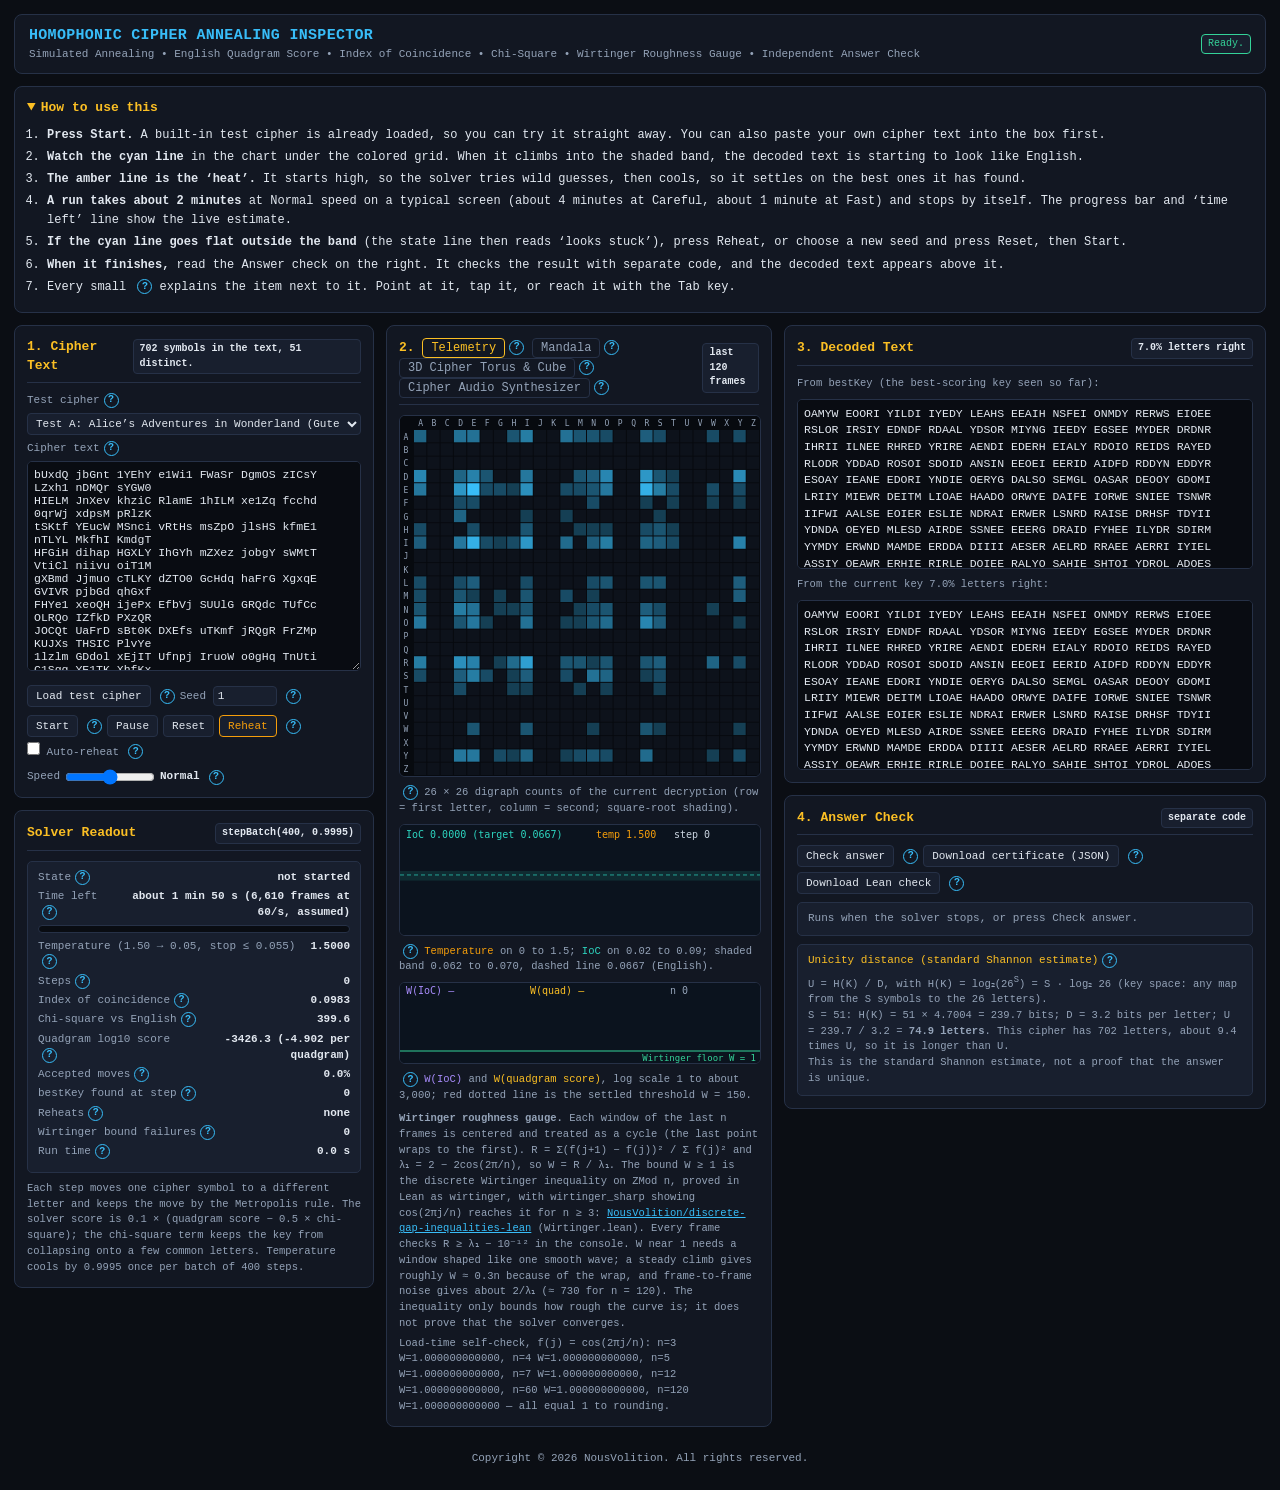
==== cipher-inspector.html @ 8de9908b "Add homophonic cipher annealing inspector page (cipher-inspector.html)" ====
<!DOCTYPE html>
<!-- Homophonic Cipher Annealing Inspector — Copyright © 2026 NousVolition. All rights reserved. -->
<!-- Single file, no outside libraries. Quadgram table built from public-domain Project Gutenberg books (see the script). -->
<html lang="en">
<head>
<meta charset="UTF-8">
<meta name="viewport" content="width=device-width, initial-scale=1.0">
<title>Homophonic Cipher Annealing Inspector</title>
<style>
  :root {
    --bg: #0b0e14; --panel: #121722; --panel-alt: #181f2e; --border: #263147;
    --text: #e2e8f0; --muted: #94a3b8; --accent: #38bdf8; --gold: #fbbf24;
    --green: #34d399; --red: #f87171; --purple: #a78bfa;
  }
  * { box-sizing: border-box; margin: 0; padding: 0; }
  body { background: var(--bg); color: var(--text);
    font-family: ui-monospace, SFMono-Regular, Menlo, Monaco, Consolas, "Liberation Mono", monospace;
    font-size: 13px; line-height: 1.45; padding: 14px; }
  header { display: flex; flex-wrap: wrap; justify-content: space-between; align-items: center; gap: 10px;
    padding: 10px 14px; background: var(--panel); border: 1px solid var(--border); border-radius: 8px; margin-bottom: 12px; }
  header h1 { font-size: 15px; font-weight: 700; color: var(--accent); letter-spacing: 0.3px; }
  header .sub { color: var(--muted); font-size: 11px; }
  .grid { display: grid; grid-template-columns: 360px 386px 1fr; gap: 12px; align-items: start; }
  @media (max-width: 1180px) { .grid { grid-template-columns: 1fr; } #mid-card.wide { grid-column: auto; } }
  .card { background: var(--panel); border: 1px solid var(--border); border-radius: 8px; padding: 12px; margin-bottom: 12px; }
  .card h2 { font-size: 13px; color: var(--gold); border-bottom: 1px solid var(--border); padding-bottom: 6px; margin-bottom: 10px;
    display: flex; justify-content: space-between; align-items: center; }
  .badge { font-size: 10px; padding: 2px 6px; border-radius: 4px; background: var(--panel-alt); border: 1px solid var(--border); color: var(--text); }
  .badge.ok { border-color: var(--green); color: var(--green); }
  textarea { width: 100%; height: 210px; background: #090c12; color: var(--text); border: 1px solid var(--border); border-radius: 5px;
    padding: 6px; font-family: inherit; font-size: 11.5px; resize: vertical; }
  select, input[type=number] { background: var(--panel-alt); color: var(--text); border: 1px solid var(--border); border-radius: 4px;
    font-family: inherit; font-size: 11px; padding: 3px 4px; }
  select { width: 100%; margin-bottom: 6px; }
  .row { display: flex; flex-wrap: wrap; gap: 5px; align-items: center; margin-top: 8px; font-size: 11px; color: var(--muted); }
  .btn-sm { cursor: pointer; background: var(--panel-alt); border: 1px solid var(--border); color: var(--text); padding: 4px 8px;
    border-radius: 4px; font-family: inherit; font-size: 11px; }
  .btn-sm:hover { border-color: var(--accent); color: var(--accent); }
  .btn-sm.hot { border-color: #f59e0b; color: #f59e0b; }
  .inspector-box { margin-top: 8px; padding: 8px 10px; background: var(--panel-alt); border: 1px solid var(--border); border-radius: 5px; font-size: 11px; }
  .kv { display: flex; justify-content: space-between; gap: 8px; margin-bottom: 3px; }
  .kv > span:first-child { color: var(--muted); }
  .kv > span:last-child { color: var(--text); font-weight: 600; text-align: right; }
  .canvas-wrap { background: #070a0f; border: 1px solid var(--border); border-radius: 6px; overflow: hidden; width: 362px; margin-bottom: 8px; }
  canvas { display: block; }
  .cap { font-size: 10.5px; color: var(--muted); margin: 2px 0 8px; }
  pre.out { white-space: pre-wrap; word-break: break-all; background: #090c12; border: 1px solid var(--border); border-radius: 5px;
    padding: 6px; font-size: 11.5px; max-height: 170px; overflow-y: auto; }
  .muted { color: var(--muted); }
  .pass { color: var(--green) !important; } .fail { color: var(--red) !important; }
  .detail { font-size: 10.5px; color: var(--muted); margin: -2px 0 5px 8px; }
  .evidence { margin-top: 8px; font-size: 11px; line-height: 1.5; }
  #reheat-note { display: none; margin-top: 6px; padding: 5px 8px; border: 1px solid #f59e0b; color: #f59e0b; border-radius: 4px; font-size: 11px; }
  .note { font-size: 10.5px; color: var(--muted); line-height: 1.5; }
  .note a { color: var(--accent); }
  .tab { cursor: pointer; background: transparent; border: 1px solid var(--border); color: var(--muted); padding: 2px 8px; border-radius: 4px; font-family: inherit; font-size: 12px; }
  .tab.on { color: var(--gold); border-color: var(--gold); }
  input[type=range] { width: 150px; vertical-align: middle; }
  #mid-card.wide { grid-column: 2 / span 2; }
  #view-torus { gap: 10px; align-items: flex-start; }
  .t-side { width: 310px; flex: 0 0 310px; background: #0d1520; border: 1px solid var(--border); border-radius: 6px; padding: 10px; font-size: 11px; }
  .t-side input[type=range] { width: 100%; accent-color: #2dd4bf; }
  .t-title { color: #2dd4bf; font-weight: 700; margin-bottom: 8px; }
  .t-lab { color: var(--muted); margin-top: 8px; display: flex; justify-content: space-between; }
  .t-lab span { color: #2dd4bf; }
  .t-btn { border-color: #2dd4bf; color: #2dd4bf; }
  .t-hint { margin-top: 10px; color: var(--muted); font-size: 10.5px; line-height: 1.5; }
  #view-synth { gap: 10px; align-items: flex-start; }
  #synth-canvas { border: 1px solid var(--border); border-radius: 6px; flex: 1 1 auto; }
  .t-side select { width: 100%; }
  #torus { border: 1px solid var(--border); border-radius: 6px; flex: 1 1 auto; max-width: 100%; }
  .help { margin-bottom: 12px; }
  .help summary { cursor: pointer; color: var(--gold); font-weight: 700; font-size: 13px; }
  .help ol { margin: 8px 0 0 20px; font-size: 12px; line-height: 1.6; }
  .help li { margin-bottom: 3px; }
  .hint-demo, .hint { display: inline-flex; align-items: center; justify-content: center; width: 15px; height: 15px; border-radius: 50%;
    border: 1px solid var(--accent); color: var(--accent); font-size: 10px; font-weight: 700; margin-left: 4px; vertical-align: middle; }
  .hint { position: relative; cursor: help; }
  .hint::before { content: '?'; }
  .hint:focus { outline: 2px solid var(--gold); outline-offset: 1px; }
  .hint .tip { display: none; position: absolute; z-index: 50; left: 50%; top: 19px; transform: translateX(-50%); width: 260px;
    background: #0d1520; color: var(--text); border: 1px solid var(--accent); border-radius: 6px; padding: 7px 9px;
    font-size: 11px; font-weight: 400; line-height: 1.45; text-align: left; white-space: normal; box-shadow: 0 6px 18px rgba(0,0,0,0.5); }
  .hint:hover .tip, .hint:focus .tip, .hint.open .tip { display: block; }
  .lab-row { display: flex; align-items: center; font-size: 11px; margin-bottom: 4px; }
  .prog { height: 8px; background: #090c12; border: 1px solid var(--border); border-radius: 4px; overflow: hidden; margin: 3px 0 6px; }
  #prog-fill { height: 100%; width: 0%; background: linear-gradient(90deg, #2dd4bf, #f59e0b); transition: width 0.2s; }
  .intro { flex-basis: 100%; font-size: 11.5px; line-height: 1.5; color: var(--text); background: var(--panel-alt); border: 1px solid var(--border);
    border-left: 3px solid #2dd4bf; border-radius: 5px; padding: 7px 10px; margin-bottom: 10px; }
  #view-torus, #view-synth { flex-wrap: wrap; }
  footer { margin-top: 4px; padding: 8px 14px; color: var(--muted); font-size: 11px; text-align: center; }
</style>
</head>
<body>
<header>
  <div>
    <h1>HOMOPHONIC CIPHER ANNEALING INSPECTOR</h1>
    <div class="sub">Simulated Annealing • English Quadgram Score • Index of Coincidence • Chi-Square • Wirtinger Roughness Gauge • Independent Answer Check</div>
  </div>
  <span class="badge ok" id="status">Loading.</span>
</header>

<details class="card help" id="help-panel">
  <summary>How to use this</summary>
  <ol>
    <li><b>Press Start.</b> A built-in test cipher is already loaded, so you can try it straight away. You can also paste your own cipher text into the box first.</li>
    <li><b>Watch the cyan line</b> in the chart under the colored grid. When it climbs into the shaded band, the decoded text is starting to look like English.</li>
    <li><b>The amber line is the &lsquo;heat&rsquo;.</b> It starts high, so the solver tries wild guesses, then cools, so it settles on the best ones it has found.</li>
    <li><b>A run takes about 2 minutes</b> at Normal speed on a typical screen (about 4 minutes at Careful, about 1 minute at Fast) and stops by itself. The progress bar and &lsquo;time left&rsquo; line show the live estimate.</li>
    <li><b>If the cyan line goes flat outside the band</b> (the state line then reads &lsquo;looks stuck&rsquo;), press Reheat, or choose a new seed and press Reset, then Start.</li>
    <li><b>When it finishes,</b> read the Answer check on the right. It checks the result with separate code, and the decoded text appears above it.</li>
    <li>Every small <span class="hint-demo">?</span> explains the item next to it. Point at it, tap it, or reach it with the Tab key.</li>
  </ol>
</details>

<div class="grid">
  <!-- PANEL 1: CIPHER AND CONTROLS -->
  <div>
    <div class="card">
      <h2><span>1. Cipher Text</span><span class="badge" id="cipher-stats">—</span></h2>
      <div class="lab-row"><span class="muted">Test cipher</span><span class="hint" data-hint="Ready-made ciphers for trying the page. The two tests were made from known English passages, so the page can show how many letters came out right."></span></div>
      <select id="test-pick"></select>
      <div class="lab-row"><span class="muted">Cipher text</span><span class="hint" data-hint="Each character that is not a space or line break counts as one cipher symbol. In a homophonic cipher, one letter can be written with several different symbols."></span></div>
      <textarea id="cipher-in" spellcheck="false" placeholder="Paste cipher text. Each character that is not a space or line break is one symbol."></textarea>
      <div class="row">
        <button class="btn-sm" id="btn-load">Load test cipher</button><span class="hint" data-hint="Puts the chosen test cipher into the box above."></span>
        <label>Seed <input type="number" id="seed" value="1" min="1" style="width:64px"></label><span class="hint" data-hint="The starting number for the random choices. The same seed repeats the same run; a different seed gives a fresh try. Press Reset after changing it."></span>
      </div>
      <div class="row">
        <button class="btn-sm" id="btn-start">Start</button><span class="hint" data-hint="Start begins or continues the run, Pause holds it, and Reset starts over from a new random key."></span>
        <button class="btn-sm" id="btn-pause">Pause</button>
        <button class="btn-sm" id="btn-reset">Reset</button>
        <button class="btn-sm hot" id="btn-reheat">Reheat</button><span class="hint" data-hint="Raises the heat back to 0.65 so the solver can shake loose from a near miss. The best key found so far is kept."></span>
        <label><input type="checkbox" id="auto-reheat"> Auto-reheat</label><span class="hint" data-hint="Reheats by itself, up to 3 times, whenever the state line reads &lsquo;looks stuck&rsquo;."></span>
      </div>
      <div class="row">
        <span>Speed</span>
        <input type="range" id="speed" min="0" max="2" step="1" value="1" style="width:90px" aria-label="Speed: Careful, Normal or Fast">
        <b id="speed-v" style="color:var(--text)">Normal</b><span class="hint" data-hint="How fast the heat drops after each batch of 400 steps (Careful 0.99975, Normal 0.9995, Fast 0.999). Fast takes about half the time of Normal and Careful about twice as long. Fast saves time. In testing, all three speeds solved about equally often, but a slower run may help on short or hard ciphers."></span>
      </div>
      <div id="reheat-note">Reheat suggested: the IoC curve has settled (W(IoC) below the line, or flat) while IoC is outside 0.060 to 0.075.</div>
    </div>
    <div class="card">
      <h2><span>Solver Readout</span><span class="badge">stepBatch(400, 0.9995)</span></h2>
      <div class="inspector-box" style="margin-top:0">
        <div class="kv"><span>State<span class="hint" data-hint="exploring: the curves still jump around a lot (W at 450 or more). settling: the curves are calming down. locked in: the IoC line is calm, inside 0.060 to 0.080, and the score has stopped rising. looks stuck: the IoC line is calm but outside that range, so Reheat or a new seed may help."></span></span><span id="kv-state">—</span></div>
        <div class="kv"><span>Time left<span class="hint" data-hint="Worked out from the current heat and the cooling speed: frames left = ln(heat &divide; 0.055) &divide; ln(1 &divide; rate), where ln is the natural logarithm, then divided by the measured screen refreshes per second. A reheat adds time back."></span></span><span id="kv-left">—</span></div>
        <div class="prog" role="progressbar" aria-label="Run progress" aria-valuemin="0" aria-valuemax="100" aria-valuenow="0" id="prog"><div id="prog-fill"></div></div>
        <div class="kv"><span>Temperature (1.50 → 0.05, stop ≤ 0.055)<span class="hint" data-hint="The &lsquo;heat&rsquo; of the search. While it is high the solver accepts many worse guesses so it can roam widely; as it cools it keeps mostly better guesses and settles. The run stops by itself at 0.055."></span></span><span id="kv-temp">—</span></div>
        <div class="kv"><span>Steps<span class="hint" data-hint="Each step tries giving one cipher symbol a different letter. The page runs 400 steps for every screen refresh."></span></span><span id="kv-step">0</span></div>
        <div class="kv"><span>Index of coincidence<span class="hint" data-hint="IoC: how often two letters picked at random from the text match. English text scores about 0.067; letters chosen fully at random score about 1/26 &asymp; 0.038."></span></span><span id="kv-ioc">—</span></div>
        <div class="kv"><span>Chi-square vs English<span class="hint" data-hint="Chi-square: one number for how far the letter counts are from usual English counts; bigger means a bigger gap. English passages of this length average about 36, and 95% score below about 57."></span></span><span id="kv-chi">—</span></div>
        <div class="kv"><span>Quadgram log10 score<span class="hint" data-hint="A quadgram is a run of four letters, such as TION. The score adds up how common each run is in English, using logarithms (powers of ten), so it is negative; closer to zero is more English-like. Per quadgram, English scores about &minus;4.13 and jumbled letters about &minus;4.90."></span></span><span id="kv-quad">—</span></div>
        <div class="kv"><span>Accepted moves<span class="hint" data-hint="The share of tried steps the solver kept."></span></span><span id="kv-acc">—</span></div>
        <div class="kv"><span>bestKey found at step<span class="hint" data-hint="The key is the table that gives each cipher symbol a letter. The best key is the highest-scoring one so far; it is never lost, even after a reheat."></span></span><span id="kv-beststep">—</span></div>
        <div class="kv"><span>Reheats<span class="hint" data-hint="When each reheat happened, and whether you pressed it or Auto-reheat did."></span></span><span id="kv-reheats">none</span></div>
        <div class="kv"><span>Wirtinger bound failures<span class="hint" data-hint="Counts any frame where the measured roughness (W, see the gauge) went below its proven lower limit of 1. It should always stay at 0; anything else would mean a mistake in the code."></span></span><span id="kv-viol">0</span></div>
        <div class="kv"><span>Run time<span class="hint" data-hint="Time spent running so far, not counting pauses."></span></span><span id="kv-time">0.0 s</span></div>
      </div>
      <div class="note" style="margin-top:8px">
        Each step moves one cipher symbol to a different letter and keeps the move by the Metropolis rule.
        The solver score is 0.1 × (quadgram score − 0.5 × chi-square); the chi-square term keeps the key from
        collapsing onto a few common letters. Temperature cools by 0.9995 once per batch of 400 steps.
      </div>
    </div>
  </div>

  <!-- PANEL 2: HEATMAP, TELEMETRY, GAUGE -->
  <div class="card" id="mid-card">
    <h2><span>2. <button class="tab on" id="tab-tele">Telemetry</button><span class="hint" data-hint="Live charts of the solver: letter pairs, heat and IoC over time, and the roughness gauge."></span> <button class="tab" id="tab-mandala">Mandala</button><span class="hint" data-hint="Draws the cipher&rsquo;s reading order as lines between symbols placed on two rings."></span> <button class="tab" id="tab-torus">3D Cipher Torus &amp; Cube</button><span class="hint" data-hint="Shows the Z340 grid wrapped on a ring-doughnut shape (a torus), with a reading path drawn as a moving beam."></span> <button class="tab" id="tab-synth">Cipher Audio Synthesizer</button><span class="hint" data-hint="Plays the Z340 reading order as notes, one symbol per note, as a listening aid."></span></span><span class="badge">last 120 frames</span></h2>
    <div id="view-tele">
    <div class="canvas-wrap"><canvas id="heatmap" width="360" height="360"></canvas></div>
    <div class="cap"><span class="hint" data-hint="A digraph is a pair of letters in a row. Each square counts how often one letter is followed by another in the current decoded text; English shows a few bright squares, such as TH and HE."></span> 26 × 26 digraph counts of the current decryption (row = first letter, column = second; square-root shading).</div>
    <div class="canvas-wrap"><canvas id="spark" width="360" height="110"></canvas></div>
    <div class="cap"><span class="hint" data-hint="The last 120 screen refreshes. Amber is the heat; cyan is the IoC. The shaded band is where English text usually sits, and the dashed line is the English average of 0.0667."></span> <span style="color:#f59e0b">Temperature</span> on 0 to 1.5; <span style="color:#2dd4bf">IoC</span> on 0.02 to 0.09; shaded band 0.062 to 0.070, dashed line 0.0667 (English).</div>
    <div class="canvas-wrap"><canvas id="gauge" width="360" height="80"></canvas></div>
    <div class="cap"><span class="hint" data-hint="Wirtinger W: a roughness number for the last stretch of each curve. A proven result says it can never go below 1 (one smooth wave); random jitter gives about 730 over 120 frames. Below 150 here means the curve has calmed down."></span> <span style="color:#a78bfa">W(IoC)</span> and <span style="color:#fbbf24">W(quadgram score)</span>, log scale 1 to about 3,000; red dotted line is the settled threshold W = 150.</div>
    <div class="note">
      <b>Wirtinger roughness gauge.</b> Each window of the last n frames is centered and treated as a cycle (the last point wraps to the first).
      R = Σ(f(j+1) − f(j))² / Σ f(j)² and λ₁ = 2 − 2cos(2π/n), so W = R / λ₁. The bound W ≥ 1 is the discrete Wirtinger inequality on ZMod n,
      proved in Lean as <code>wirtinger</code>, with <code>wirtinger_sharp</code> showing cos(2πj/n) reaches it for n ≥ 3:
      <a href="https://github.com/NousVolition/discrete-gap-inequalities-lean" target="_blank" rel="noopener">NousVolition/discrete-gap-inequalities-lean</a> (Wirtinger.lean).
      Every frame checks R ≥ λ₁ − 10⁻¹² in the console. W near 1 needs a window shaped like one smooth wave; a steady climb gives roughly W ≈ 0.3n because of the wrap,
      and frame-to-frame noise gives about 2/λ₁ (≈ 730 for n = 120). The inequality only bounds how rough the curve is; it does not prove that the solver converges.
      <div id="selftest" style="margin-top:4px"></div>
    </div>
    </div>
    <div id="view-mandala" style="display:none">
      <div class="intro"><b>What you are looking at:</b> the cipher&rsquo;s symbols placed on two rings, with one line for each pair of neighbors in the chosen reading order. <b>What it is not:</b> a decoding or a test of meaning. The pattern is a picture of the reading order only.</div>
      <div class="canvas-wrap"><canvas id="mandala" width="360" height="360"></canvas></div>
      <div class="cap" id="m-info"></div>
      <div class="inspector-box" style="margin-top:0">
        <div class="kv"><span>Grid rows × columns</span><span><input type="number" id="m-rows" min="1" value="27" style="width:52px"> × <input type="number" id="m-cols" min="1" value="26" style="width:52px"></span></div>
        <div class="kv"><span>Stride dx <b id="m-dx-v"></b></span><span><input type="range" id="m-dx" min="-12" max="12" value="1"></span></div>
        <div class="kv"><span>Stride dy <b id="m-dy-v"></b></span><span><input type="range" id="m-dy" min="-12" max="12" value="0"></span></div>
        <div class="kv"><span>Folds <b id="m-folds-v"></b></span><span><input type="range" id="m-folds" min="1" max="40" value="17"></span></div>
        <div class="kv"><span>Twist (degrees) <b id="m-twist-v"></b></span><span><input type="range" id="m-twist" min="0" max="360" value="0"></span></div>
        <div class="kv"><span>Chord opacity <b id="m-op-v"></b></span><span><input type="range" id="m-op" min="0.01" max="0.6" step="0.01" value="0.12"></span></div>
        <div class="row" style="margin-top:4px">
          <label><input type="checkbox" id="m-suk" checked> Sukhotin split</label>
          <label><input type="checkbox" id="m-spin"> Slow spin</label>
          <button class="btn-sm" id="m-preset">dx = 2, dy = 1</button>
        </div>
      </div>
      <div class="note" style="margin-top:8px">
        <b>How the view is made.</b> The cipher fills a rows × columns grid row by row, and the grid is read by the stride:
        each step moves dx columns right and dy rows down, wrapping at the edges. When the stride comes back to a cell it has
        already read (this happens when the stride and the grid size share a factor), the reading jumps to the first unread
        cell in row order, so every cell is read exactly once. Each pair of neighbors in that reading is drawn as a curved
        chord: <span style="color:#fbbf24">gold</span> when it crosses between the rings, <span style="color:#2dd4bf">cyan</span> when it stays on one ring.
        Sukhotin's vowel algorithm splits the symbols into an inner ring (likely vowels) and an outer ring (likely consonants);
        it counts neighbors only along the unrolled reading order. The split is an estimate, not an identification, and on a
        homophonic cipher it is weaker, because each letter is spread over several symbols. The reference rings and curved
        chords are a display only. Folds = 17 matches the 17 columns of the Z340 grid; folds = 30 equals the Coxeter number
        of E₈, but here that is only a display choice with no link between the cipher and E₈. The stride dx = 2, dy = 1 is
        similar to the stride used in the 2020 Z340 solve by Oranchak, Blake and Van Eycke, which read two of the cipher's
        three sections along a diagonal; it is not the same transposition. The Z340 grid in the test list is the Webtoy
        transcription from the Zodiac Killer Ciphers Wiki (cross-checked against zkdecrypto); with a 20 × 17 grid, folds = 17
        matches its width.
      </div>
    </div>
    <div id="view-torus" style="display:none">
      <div class="intro"><b>What you are looking at:</b> the 340 symbols of the Z340 cipher wrapped onto a ring-doughnut shape, so the grid&rsquo;s edges join up, with a beam tracing one reading order. <b>What it is not:</b> a solution or a proof of anything. The cube blend is a visual effect only.</div>
      <aside class="t-side">
        <div class="t-title">3D CIPHER TORUS &amp; CUBE</div>
        <div class="t-lab">Topology Morph <span id="t-morph-v"></span></div>
        <input type="range" id="t-morph" min="0" max="1" step="0.01" value="0">
        <div class="row" style="margin-top:4px"><button class="btn-sm t-btn" id="t-torus">Torus</button><button class="btn-sm t-btn" id="t-cube">Cube</button><span>visual blend only</span></div>
        <div class="t-lab">Δx <span id="t-dx-v"></span></div><input type="range" id="t-dx" min="0" max="16" value="2">
        <div class="t-lab">Δy <span id="t-dy-v"></span></div><input type="range" id="t-dy" min="0" max="19" value="1">
        <div class="t-lab">Laser Beam Length <span id="t-beam-v"></span></div><input type="range" id="t-beam" min="10" max="340" value="140">
        <div class="t-lab">Laser Speed <span id="t-speed-v"></span></div><input type="range" id="t-speed" min="0" max="5" step="0.1" value="1.5">
        <label class="t-lab" style="display:block"><input type="checkbox" id="t-spin" checked> Slow auto spin</label>
        <div class="t-hint">
          Drag to orbit, scroll to zoom. The 20 × 17 Z340 grid (Webtoy transcription, Zodiac Killer Ciphers Wiki) sits on a torus,
          R = 135, tube radius 58: the column gives the angle around the hole and the row the angle around the tube.
          A torus is the right shape for a grid that wraps on both edges. The cube is a visual blend only: a torus surface
          cannot be turned into a cube surface without tearing, because one has a hole and the other does not.
          The laser follows the stride order with the same skip-ahead reading as the mandala view, so every cell is read once.
          Δx = 2, Δy = 1 is a knight's-move step that wraps around the torus as a helix. It is similar to, but not the same as,
          the diagonal reading used in the 2020 solve (Oranchak, Blake, Van Eycke), which covered two of the three sections.
        </div>
      </aside>
      <canvas id="torus" width="560" height="470" style="cursor:grab"></canvas>
    </div>
    <div id="view-synth" style="display:none">
      <div class="intro"><b>What you are looking at and hearing:</b> the Z340 cipher read in the chosen order, one note per symbol, with the spectrum of the sound drawn around the shape. <b>What it is not:</b> evidence about what the cipher says. It is a listening aid for the reading order.</div>
      <aside class="t-side">
        <div class="t-title">CIPHER AUDIO SYNTHESIZER</div>
        <div class="row" style="margin-top:0"><button class="btn-sm t-btn" id="s-play">Play</button><button class="btn-sm t-btn" id="s-pause">Pause</button><button class="btn-sm t-btn" id="s-restart">Restart</button></div>
        <div class="t-lab">Tempo <span id="s-tempo-v"></span></div><input type="range" id="s-tempo" min="1" max="18" step="0.5" value="7.5">
        <div class="t-lab">Scale</div>
        <select id="s-scale"><option>D minor pentatonic</option><option>F Lydian</option><option>Hirajoshi on D</option><option>Whole tone</option></select>
        <div class="t-lab">Echo: delay wet level (0.34 s, feedback 0.42) <span id="s-wet-v"></span></div><input type="range" id="s-wet" min="0" max="0.85" step="0.01" value="0.3">
        <div class="t-lab">Δx <span id="s-dx-v"></span></div><input type="range" id="s-dx" min="0" max="16" value="2">
        <div class="t-lab">Δy <span id="s-dy-v"></span></div><input type="range" id="s-dy" min="0" max="19" value="1">
        <label class="t-lab" style="display:block"><input type="checkbox" id="s-spin" checked> Slow spin</label>
        <div class="inspector-box" id="s-readout"></div>
        <div class="t-hint">
          The Z340 grid (the same Webtoy transcription as the torus tab) is read in stride order, one symbol per step.
          Each symbol number picks a note of the scale between MIDI 48 and 76; symbols Sukhotin's split marks as likely
          vowels play an octave lower on a triangle wave (peak 0.16, release 0.55 s), the others as a sine pluck (peak 0.11,
          release 0.28 s). Pan follows the column: sin(2πc/17) × 0.7. The halo is the live spectrum (FFT size 128) and the
          torus swells with the bass level; the trail shows the last 95 steps. Sound starts only when Play is pressed, and
          Pause stops new notes while echoes fade. <b>The sound is a listening aid for the reading order, not evidence</b>
          about what the cipher says.
        </div>
      </aside>
      <canvas id="synth-canvas" width="560" height="470"></canvas>
    </div>
  </div>

  <!-- PANEL 3: OUTPUT AND ANSWER CHECK -->
  <div>
    <div class="card">
      <h2><span>3. Decoded Text</span><span class="badge" id="acc-best">—</span></h2>
      <div class="cap">From bestKey (the best-scoring key seen so far):</div>
      <pre class="out" id="dec-best"></pre>
      <div class="cap" style="margin-top:8px">From the current key <span id="acc-cur"></span>:</div>
      <pre class="out" id="dec-cur"></pre>
    </div>
    <div class="card">
      <h2><span>4. Answer Check</span><span class="badge">separate code</span></h2>
      <div class="row" style="margin-top:0;margin-bottom:8px">
        <button class="btn-sm" id="btn-check">Check answer</button><span class="hint" data-hint="Checks the best key with separate code instead of trusting the solver. It also runs by itself when a run ends."></span>
        <button class="btn-sm" id="btn-cert">Download certificate (JSON)</button><span class="hint" data-hint="Saves the cipher, the key and the decoded text in one file (JSON is a common plain-text data format), so anyone can check them again."></span>
        <button class="btn-sm" id="btn-lean">Download Lean check</button><span class="hint" data-hint="Saves a small file for Lean, a program that checks proofs. Lean confirms that the key turns the cipher into exactly this text."></span>
      </div>
      <div class="inspector-box" id="cert-out"></div>
      <div class="inspector-box">
        <div style="color:var(--gold);margin-bottom:4px">Unicity distance (standard Shannon estimate)<span class="hint" data-hint="Roughly how many letters a cipher needs before only one sensible answer is likely, from Claude Shannon&rsquo;s formula. A cipher longer than this is a good sign, but the estimate is not a proof."></span></div>
        <div id="unicity" class="note"></div>
      </div>
    </div>
  </div>
</div>

<footer>Copyright © 2026 NousVolition. All rights reserved.</footer>

<script>
/*
 * Homophonic Cipher Annealing Inspector
 * Copyright © 2026 NousVolition. All rights reserved.
 *
 * Quadgram table: counted from the first 90% of five public-domain Project Gutenberg
 * books (Pride and Prejudice #1342, Frankenstein #84, The Adventures of Sherlock Holmes #1661,
 * A Tale of Two Cities #98, Moby Dick #2701), letters A to Z only, 2,581,005 quadgrams in all.
 * The top 6,000 quadgrams are kept (69.8% of all quadgram occurrences), with
 * log10(count / total) rounded to steps of 0.02. The rarest kept quadgram has log10 p = -4.44;
 * every other quadgram gets the floor value below.
 */
const QUAD_FLOOR = -5.0;
const QUAD_PACKED = "-2.48:THATTHER|-2.58:NTHE|-2.64:WITH|-2.66:OFTH|-2.68:THES|-2.70:DTHEFTHEHERE|-2.72:OTHE|-2.76:TIONETHETTHE|-2.82:OULDINTHTHEM|-2.86:STHETHISIGHT|-2.88:EVEREANDANDTSAND|-2.90:HAVEINGTNDTH|-2.94:TOTHTHIN|-2.96:RTHEEDTHTHEC|-2.98:THEWHICHWHICFROMOUGH|-3.00:NGTHONTHWERE|-3.02:ATTHANDS|-3.04:VERYEDTOTHEITHEPHING|-3.06:THOUINGATANDEFORTHENTHEYATHEATIO|-3.08:DANDSOMEERTH|-3.10:HTHETHELEWAS|-3.12:TINGWHENWHATANDAANDIHATI|-3.14:UGHTTHEFMENTINGSTHEBYOUR|-3.16:BEENTHEDANCEGTHESAIDSELFTHANNESSETHAOUND|-3.18:RINGWHALABLERANDYTHEFORTTWASNINGTHEHTHETOVERORTH|-3.20:EDINANDWHEHAFOREWOULHALEINTOSTANASTH|-3.22:HANDREATKINGHATTWILLHEIR|-3.24:EREDNANDANDHLINGTIMEINGIEOFTENCEDNOTHEWAEHADHECOENTHINGH|-3.26:HESEDINGINGOTOBETHEAITHAUPONTTERYANDRETHDTHA|-3.28:EDANNDERHOUGDWITCOULTHTHMOREERINSTHAMTHEHERSKNOW|-3.30:LLTHHATHLIKESOFTEYOUIONSSIDE|-3.32:THEOTHEGHEMAHEARLONGERANNOTHENTI|-3.34:TAINNDINEREATTLEITWANHISOFHIWASAINTEITHTNGTOERESLOOKTHEE|-3.36:NTERALLTPRESOMTHUTTHHEADGAINEVENNGINLTHE|-3.38:LANDMOSTALLYSTERSWERITISLESSROMTCOMPHEST|-3.40:SHOUSUCHBEFOETHINEVEHERAINGLOMETIOUSFHISEINTTUREAGAIESOF|-3.42:METHHATSWASTHESASNOTPARTEDHISINGDINTLITTATTETTHASTRAESTHSIONVINGOURSANDMTURNBYTHRESS|-3.44:ESTOONOFEDWIDHERIONOEDBYRESTITTLHOULWELLMEANTOFTEWITIONANTHAATEDONLYHISSEWHAESSIISHEOTHIHEWH|-3.46:TERSINSTTYOUFORMBETHEARTHOSEOUNTNTOTDOWNEMANESANWHERGREADHISFTERDFORCTIOHEMOAFTEWARD|-3.48:CONSANGECOMEANDEEREIHISHBUTTEINGUNDEREADTILLINGWEBUTINESENTLABOUSFORRESEMAND|-3.50:HATWHEROTOHIEAREHADBMUCHROUGHEWOHERTHERIEMENRTHANGANISTELIGHEATHMUSTESTILLOWGHTHANDCINHISTINASTOINEDSEEMIHAVBEIN|-3.52:ERETBUTIANDFECONNGHIETTEHECASSEDTEDTAINTEREWADBEBOUTENTOHIMSGOODLLINLEASEDHEISHAENDEHALLRIEDMIGHSHEDSINTITHO|-3.54:ECOUTHROERSAERHAANDBSENTANDLATURSHIPOUSEVERTHISCMSELANDDTAKEESTRHELAENTAPASSTINTLASTSUREWASSISTHENTSTFORNIGHITHHECTIANDOHINK|-3.56:NGERGANDEWHIERENNTINREDTHETHCEOFHEPRULDNSTRETERTIRSTERSTROUNHISFNDHEHESHEDITAINSHENIENINASNOONCEDYOUCOUNRATIERTOOUTHAPPEORETEDONHOUSESSE|-3.58:ARRITENTTEREEARSDBEENDWHESTAELIZTHREEROFLIZAECOMTALLUCHASISTRNINABETHEFIANDPESSAMISSESENCAMESHEWARDSONSICONTIBLEATISSBUTTWITDHIMVERSASHE|-3.60:YINGCHANULDBSPECWASNZABESTILYOUAIZABIONTERALLLEDERSOREASPECTITHICALLINGBENTEHISWRIGHINGMESHEEHERHISPEALLHATAATINETIMHISTHENTFIRSINGFOYOUALLECHARPONTFORA|-3.62:ITHELDNOSWHINTEDONANIMSENDSORIENNEDTSPEREMORTERIYOUWNOTTURNERNEDLDBEERSEAVEBOUTOREMAMADESHERISCOHERWEHEASEVEPERSNYOUONEOFATHLACEEENTCHAPHEDETHEV|-3.64:EASTTHOSLEANATERALESGHTESERVSWITEQUEEBEEHERHHIMANTHINDEDESSOSYOUNHERLETHYOUNHEWIPLACNTLYSHALIENDNEOFMETOCOMMNFORTERAATHITRANARGEHOUTNGOFEYESNDANNCEOVEBEURSEREALHEMISTTHHISMINDITSHE|-3.66:ROOMVETHESPEASSEFACETTHITELLTONEOINTERSIUSINCTEDHELIHISBVENTINDEINGENTOFARTHSHEAOMENDFROENOTFYOUATITMANYEWORDONTDELIFOUNOUTTWHILHERFESAIOMANEWHOIWASCEANULDHREANTANCALLOESHORSELATHAENED|-3.68:HEDIWINGSHEHAWAYEWHEASONANINERTATOMEHROUERATDHAVASINREWAHILEBACKDSHEERHEHISAHIMTRANGEPARARTOHEDOALITYTHANDTOSHESAUGHEEMEGHTOAREDANDRAPTEHAPPFRIEHEHOHEGRNCEASETHNALLAKINEDATALONYTHIPTER|-3.70:REVEHAPTNINTEHIMEGRECHININGUEMEDCETHREHELIFEASTENGLETHHITHAVNCESDONEHEDAYOUTMAKETANTARTIINANISINOTHALDHANWITOUSAEACHICHIOFHEOUNGOWTHEPREANTHTTENBLETGIVEIMESETURPOSEEATEJUSTHOWESTARNWHINOTA|-3.72:[base64]|-3.74:[base64]|-3.76:SAMEEWERRABLPPEASTEDHREESTOOREDIOFITKETHHADNAVENFFERREINICANNGHEGETHRATEHELETBUTNDHIHENEOKEDELIEAINEWENTDBYTNOFTLETONNERATCHRANCECHAHERMBREAICHHHISLEARDESEASTHINERANTENFEELMYSEFALLGHTAEPRO|-3.78:[base64]|-3.80:[base64]|-3.82:[base64]|-3.84:[base64]|-3.86:[base64]|-3.88:[base64]|-3.90:[base64]|-3.92:[base64]|-3.94:[base64]|-3.96:[base64]|-3.98:[base64]|-4.00:[base64]|-4.02:[base64]|-4.04:[base64]|-4.06:[base64]|-4.08:[base64]|-4.10:[base64]|-4.12:[base64]|-4.14:[base64]|-4.16:[base64]|-4.18:[base64]|-4.20:[base64]|-4.22:[base64]|-4.24:[base64]|-4.26:[base64]|-4.28:[base64]|-4.30:[base64]|-4.32:[base64]|-4.34:[base64]|-4.36:[base64]|-4.38:[base64]|-4.40:[base64]|-4.42:[base64]|-4.44:[base64]";

/* ---------- Core: shared by the page and the headless Node tests ---------- */

// Standard English letter frequencies (percent, A to Z), the usual published
// table for large bodies of English text.
const ENGLISH_FREQ = [
  8.167, 1.492, 2.782, 4.253, 12.702, 2.228, 2.015, 6.094, 6.966, 0.153, 0.772, 4.025, 2.406,
  6.749, 7.507, 1.929, 0.095, 5.987, 6.327, 9.056, 2.758, 0.978, 2.360, 0.150, 1.974, 0.074
];
const ENGLISH_IOC = 0.0667;
// Cooling rate per batch of 400 steps for each speed setting.
const SPEEDS = { Careful: 0.99975, Normal: 0.9995, Fast: 0.999 };
const ALPHA = 'ABCDEFGHIJKLMNOPQRSTUVWXYZ';

// Small seeded random number source (mulberry32), so runs can be repeated.
function mulberry32(seed) {
  let a = seed >>> 0;
  return function () {
    a = (a + 0x6D2B79F5) >>> 0;
    let t = a;
    t = Math.imul(t ^ (t >>> 15), t | 1);
    t ^= t + Math.imul(t ^ (t >>> 7), t | 61);
    return ((t ^ (t >>> 14)) >>> 0) / 4294967296;
  };
}

// English quadgram model. The packed table is "logp:QUADQUAD...|logp:...",
// where logp is log10(count / total). Anything not in the table gets the floor.
class QuadgramModel {
  constructor(packed, floor) {
    this.floor = floor;
    this.table = new Float32Array(26 * 26 * 26 * 26).fill(floor);
    this.size = 0;
    for (const group of packed.split('|')) {
      const cut = group.indexOf(':');
      const logp = parseFloat(group.slice(0, cut));
      const quads = group.slice(cut + 1);
      for (let i = 0; i + 4 <= quads.length; i += 4) {
        const c = quads.charCodeAt(i) - 65, d = quads.charCodeAt(i + 1) - 65,
              e = quads.charCodeAt(i + 2) - 65, f = quads.charCodeAt(i + 3) - 65;
        this.table[((c * 26 + d) * 26 + e) * 26 + f] = logp;
        this.size++;
      }
    }
  }
  // Sum of log10 probabilities over every quadgram in a letter array (0 to 25).
  score(letters, n) {
    const t = this.table;
    let s = 0;
    let idx = (letters[0] * 26 + letters[1]) * 26 + letters[2];
    for (let i = 3; i < n; i++) {
      idx = (idx % 17576) * 26 + letters[i];
      s += t[idx];
    }
    return s;
  }
}

// Real measurements of a decryption: index of coincidence, chi-square against
// English letter frequencies, and the English quadgram log-probability score.
class CryptanalysisTelemetry {
  constructor(model) { this.model = model; this.counts = new Float64Array(26); }
  evaluate(letters, n) {
    const counts = this.counts;
    counts.fill(0);
    for (let i = 0; i < n; i++) counts[letters[i]]++;
    let coinc = 0, chi2 = 0;
    for (let k = 0; k < 26; k++) {
      coinc += counts[k] * (counts[k] - 1);
      const expected = n * ENGLISH_FREQ[k] / 100;
      chi2 += (counts[k] - expected) * (counts[k] - expected) / expected;
    }
    const ioc = n > 1 ? coinc / (n * (n - 1)) : 0;
    const quadScore = n >= 4 ? this.model.score(letters, n) : 0;
    return { ioc, chi2, quadScore, quadPerGram: n >= 4 ? quadScore / (n - 3) : 0 };
  }
}

// Ring buffer of the last `capacity` telemetry frames.
class TelemetryRecorder {
  constructor(capacity = 120, stepsPerFrame = 400) {
    this.capacity = capacity;
    this.stepsPerFrame = stepsPerFrame;
    this.reset();
  }
  reset() {
    this.buf = new Array(this.capacity);
    this.head = 0;   // next write slot
    this.count = 0;
    this.step = 0;
  }
  record(temp, ioc, quadScore, chi2) {
    this.step += this.stepsPerFrame;
    this.buf[this.head] = { step: this.step, temp, ioc, quadScore, chi2 };
    this.head = (this.head + 1) % this.capacity;
    if (this.count < this.capacity) this.count++;
  }
  // Frames from oldest to newest.
  frames() {
    const out = [];
    const start = (this.head - this.count + this.capacity) % this.capacity;
    for (let i = 0; i < this.count; i++) out.push(this.buf[(start + i) % this.capacity]);
    return out;
  }
  latest() { return this.count ? this.buf[(this.head - 1 + this.capacity) % this.capacity] : null; }
}

// Read cipher text: every character that is not white space is one symbol.
function parseCipher(text) {
  const symbols = [];
  const index = new Map();
  const seq = [];
  for (const ch of text) {
    if (/\s/.test(ch)) continue;
    if (!index.has(ch)) { index.set(ch, symbols.length); symbols.push(ch); }
    seq.push(index.get(ch));
  }
  return { symbols, seq: Uint16Array.from(seq) };
}

// The symbol set used for built-in test ciphers.
const SYMBOL_POOL = 'ABCDEFGHIJKLMNOPQRSTUVWXYZabcdefghijklmnopqrstuvwxyz0123456789+=#@&%$*?!<>';

// Build a homophonic cipher from English plaintext. Each letter gets at least one
// symbol; the rest are handed out by English frequency (common letters get more).
function makeHomophonicCipher(plaintext, nSymbols, rng) {
  const letters = plaintext.toUpperCase().replace(/[^A-Z]/g, '');
  const share = new Array(26).fill(1);
  let spare = nSymbols - 26;
  const want = ENGLISH_FREQ.map(f => f / 100 * nSymbols);
  while (spare > 0) {
    let best = 0, gap = -Infinity;
    for (let k = 0; k < 26; k++) { const g = want[k] - share[k]; if (g > gap) { gap = g; best = k; } }
    share[best]++; spare--;
  }
  const pool = SYMBOL_POOL.slice(0, nSymbols).split('');
  for (let i = pool.length - 1; i > 0; i--) { const j = Math.floor(rng() * (i + 1)); [pool[i], pool[j]] = [pool[j], pool[i]]; }
  const homophones = [];
  const trueKey = {};
  let p = 0;
  for (let k = 0; k < 26; k++) {
    homophones.push(pool.slice(p, p + share[k]));
    for (const s of pool.slice(p, p + share[k])) trueKey[s] = ALPHA[k];
    p += share[k];
  }
  let out = '';
  for (let i = 0; i < letters.length; i++) {
    const h = homophones[letters.charCodeAt(i) - 65];
    out += h[Math.floor(rng() * h.length)];
    if (i % 5 === 4) out += (i % 50 === 49) ? '\n' : ' ';
  }
  return { cipherText: out.trim(), plainLetters: letters, trueKey, homophones };
}

// Simulated annealing over keys that send each cipher symbol to a plaintext letter.
class AnnealingSolver {
  constructor(seq, nSymbols, model, rng, opts = {}) {
    this.seq = seq;
    this.n = seq.length;
    this.nSymbols = nSymbols;
    this.model = model;
    this.rng = rng;
    this.tempStart = opts.tempStart ?? 1.5;
    this.tempEnd = opts.tempEnd ?? 0.05;
    // Solver fitness = scoreScale · (quadgram score − chiWeight · chi-square).
    // The chi-square term stops the search from collapsing onto a few common letters.
    this.chiWeight = opts.chiWeight ?? 0.5;
    this.scoreScale = opts.scoreScale ?? 0.1;
    this.counts = new Float64Array(26);
    this.expected = ENGLISH_FREQ.map(f => f / 100 * seq.length);
    this.letters = new Uint8Array(this.n);
    // Positions of each symbol, so a reassignment only rewrites those letters.
    this.positions = Array.from({ length: nSymbols }, () => []);
    for (let i = 0; i < this.n; i++) this.positions[seq[i]].push(i);
    this.reset();
  }
  reset() {
    this.temp = this.tempStart;
    this.steps = 0;
    this.accepted = 0;
    this.key = new Uint8Array(this.nSymbols);
    // Start from a frequency-weighted random key.
    for (let s = 0; s < this.nSymbols; s++) this.key[s] = this.randomLetter();
    this.applyKey(this.key);
    this.counts.fill(0);
    for (let i = 0; i < this.n; i++) this.counts[this.letters[i]]++;
    this.score = this.fitness();
    this.bestKey = this.key.slice();
    this.bestScore = this.score;
    this.bestStep = 0;
  }
  randomLetter() {
    let r = this.rng() * 100, k = 0;
    while (k < 25 && r >= ENGLISH_FREQ[k]) { r -= ENGLISH_FREQ[k]; k++; }
    return k;
  }
  chiSquare() {
    let c = 0;
    for (let k = 0; k < 26; k++) { const d = this.counts[k] - this.expected[k]; c += d * d / this.expected[k]; }
    return c;
  }
  fitness() { return this.scoreScale * (this.model.score(this.letters, this.n) - this.chiWeight * this.chiSquare()); }
  applyKey(key) { for (let i = 0; i < this.n; i++) this.letters[i] = key[this.seq[i]]; }
  // Run n Metropolis steps, then cool the temperature once by coolRate.
  stepBatch(n, coolRate) {
    const rng = this.rng, letters = this.letters, key = this.key;
    for (let it = 0; it < n; it++) {
      const s = Math.floor(rng() * this.nSymbols);
      const old = key[s];
      let nu = Math.floor(rng() * 25);
      if (nu >= old) nu++;                       // always a different letter
      const pos = this.positions[s];
      for (let j = 0; j < pos.length; j++) letters[pos[j]] = nu;
      this.counts[old] -= pos.length; this.counts[nu] += pos.length;
      const cand = this.fitness();
      const delta = cand - this.score;
      if (delta >= 0 || rng() < Math.exp(delta / this.temp)) {
        key[s] = nu; this.score = cand; this.accepted++;
        if (cand > this.bestScore) { this.bestScore = cand; this.bestKey = key.slice(); this.bestStep = this.steps + it + 1; }
      } else {
        for (let j = 0; j < pos.length; j++) letters[pos[j]] = old;
        this.counts[old] += pos.length; this.counts[nu] -= pos.length;
      }
    }
    this.steps += n;
    this.temp = Math.max(this.tempEnd, this.temp * coolRate);
    return this.score;
  }
  // Raise the temperature again; bestKey and bestScore are kept as they are.
  reheat(temp = 0.65) { this.temp = temp; }
  decode(key) { let s = ''; for (let i = 0; i < this.n; i++) s += ALPHA[key[this.seq[i]]]; return s; }
  lettersFor(key) { const a = new Uint8Array(this.n); for (let i = 0; i < this.n; i++) a[i] = key[this.seq[i]]; return a; }
}

// Wirtinger roughness gauge, from the proved discrete Wirtinger inequality on the
// cycle ZMod n (theorem `wirtinger`, sharpness `wirtinger_sharp`, in
// NousVolition/discrete-gap-inequalities-lean, Wirtinger.lean): for f with sum 0,
//   (2 - 2cos(2π/n)) · Σ f(j)²  ≤  Σ (f(j+1) - f(j))²,  with equality for cos(2πj/n), n ≥ 3.
// The window is centered (mean removed) and treated as a cycle, so the last point
// wraps to the first. W = R / λ₁ ≥ 1 always. It bounds roughness only; it says
// nothing about whether the solver converges.
function wirtingerGauge(values) {
  const n = values.length;
  if (n < 3) return null;
  let mean = 0;
  for (const v of values) mean += v;
  mean /= n;
  let energy = 0, rough = 0, scale = 0;
  for (let j = 0; j < n; j++) {
    const f = values[j] - mean, g = values[(j + 1) % n] - mean;
    energy += f * f;
    rough += (g - f) * (g - f);
    scale = Math.max(scale, Math.abs(values[j]));
  }
  const lambda1 = 2 - 2 * Math.cos(2 * Math.PI / n);
  // "About 0": the spread is below rounding noise for numbers of this size.
  const flat = energy <= n * Math.pow(1e-9 * Math.max(scale, 1e-12), 2);
  if (flat) return { n, lambda1, R: NaN, W: NaN, flat: true };
  const R = rough / energy;
  return { n, lambda1, R, W: R / lambda1, flat: false };
}

// The sharp case: f(j) = cos(2πj/n) should give W = 1 to rounding.
function wirtingerSelfTest(ns = [3, 4, 5, 7, 12, 60, 120]) {
  return ns.map(n => {
    const f = Array.from({ length: n }, (_, j) => Math.cos(2 * Math.PI * j / n));
    const g = wirtingerGauge(f);
    return { n, W: g.W, ok: Math.abs(g.W - 1) < 1e-9 };
  });
}


// One animation frame of work: a batch of steps, a telemetry frame, the two
// Wirtinger gauges, the per-frame bound check, and the stall rule.
class RunController {
  constructor(solver, telemetry, recorder, opts = {}) {
    this.solver = solver; this.telemetry = telemetry; this.recorder = recorder;
    this.batch = opts.batch ?? 400;
    this.coolRate = opts.coolRate ?? 0.9995;
    this.stopTemp = opts.stopTemp ?? 0.055;
    this.reheatTemp = opts.reheatTemp ?? 0.65;
    this.autoReheat = opts.autoReheat ?? false;
    this.maxAutoReheats = opts.maxAutoReheats ?? 3;
    // Stall rule, chosen from the headless runs (see the report): the IoC window
    // counts as settled when it is flat or W(IoC) < wSettled, and the run counts
    // as stuck when, in addition, IoC is outside [iocLow, iocHigh].
    this.wSettled = opts.wSettled ?? 150;
    this.wExploring = opts.wExploring ?? 450;
    this.iocLow = opts.iocLow ?? 0.060;
    this.iocHigh = opts.iocHigh ?? 0.080;
    this.boundViolations = 0;
    this.autoReheats = 0;
    this.reheatLog = [];
    this.framesSinceReheat = 0;
    this.last = null;
  }
  get done() { return this.solver.temp <= this.stopTemp; }
  reheat(reason) {
    this.solver.reheat(this.reheatTemp);
    this.reheatLog.push({ step: this.solver.steps, reason });
    this.framesSinceReheat = 0;
  }
  frame() {
    const s = this.solver;
    s.stepBatch(this.batch, this.coolRate);
    const e = this.telemetry.evaluate(s.letters, s.n);
    this.recorder.record(s.temp, e.ioc, e.quadScore, e.chi2);
    this.framesSinceReheat++;
    const frames = this.recorder.frames();
    const wIoc = wirtingerGauge(frames.map(f => f.ioc));
    const wQuad = wirtingerGauge(frames.map(f => f.quadScore));
    for (const g of [wIoc, wQuad]) {
      if (g && !g.flat && !(g.R >= g.lambda1 - 1e-12)) {
        this.boundViolations++;
        if (typeof console !== 'undefined') console.assert(false, `Wirtinger bound failed: R=${g.R} < λ₁=${g.lambda1}`);
      }
    }
    const full = frames.length >= this.recorder.capacity && this.framesSinceReheat >= this.recorder.capacity;
    const settled = !!wIoc && (wIoc.flat || wIoc.W < this.wSettled);
    const offBand = e.ioc < this.iocLow || e.ioc > this.iocHigh;
    const suggest = full && settled && offBand;
    if (suggest && this.autoReheat && this.autoReheats < this.maxAutoReheats) {
      this.autoReheats++;
      this.reheat('auto');
    }
    this.last = { eval: e, wIoc, wQuad, suggest, state: this.classify(frames, wIoc, e, full, settled, offBand) };
    return this.last;
  }
  // Plain-words state, from the thresholds measured in the headless runs:
  // exploring windows had W(IoC) about 490 to 930; settled ones mostly below 300.
  classify(frames, wIoc, e, full, settled, offBand) {
    if (!full || !wIoc) return 'exploring';
    if (settled && offBand) return 'looks stuck';
    const k = Math.min(20, frames.length >> 2), per = q => q / Math.max(1, this.solver.n - 3);
    let a = 0, b = 0;
    for (let i = 0; i < k; i++) { a += frames[i].quadScore; b += frames[frames.length - 1 - i].quadScore; }
    const trend = per((b - a) / k);              // change in score per quadgram across the window
    if (settled && !offBand && Math.abs(trend) < 0.01) return 'locked in';
    if (!wIoc.flat && wIoc.W >= this.wExploring) return 'exploring';
    return 'settling';
  }
  // Frames left until the stop temperature: ln(temp / stop) / ln(1 / rate).
  framesLeft() { return Math.max(0, Math.log(this.solver.temp / this.stopTemp) / Math.log(1 / this.coolRate)); }
  framesTotal() { return Math.log(this.solver.tempStart / this.stopTemp) / Math.log(1 / this.coolRate); }
}

/* ---------- Answer check: written apart from the solver on purpose ---------- */

function exportCertificate(cipherText, symbols, key) {
  const letters = 'ABCDEFGHIJKLMNOPQRSTUVWXYZ';
  const pairs = symbols.map((sym, i) => [sym, letters[key[i]]]);
  let decoded = '';
  const map = new Map(pairs);
  for (const ch of cipherText) if (!/\s/.test(ch)) decoded += map.get(ch);
  return { format: 'homophonic-key-certificate/1', cipherText, key: pairs, decoded };
}

// Checks a certificate using only its own fields and this code.
function checkCertificate(cert) {
  const checks = [];
  const symbolsInCipher = [];
  const seen = new Set();
  for (const ch of String(cert.cipherText)) {
    if (ch === ' ' || ch === '\n' || ch === '\r' || ch === '\t') continue;
    symbolsInCipher.push(ch);
    seen.add(ch);
  }
  const pairs = Array.isArray(cert.key) ? cert.key : [];
  const table = {};
  let duplicate = null, badLetter = null;
  for (const p of pairs) {
    const sym = p[0], letter = p[1];
    if (Object.prototype.hasOwnProperty.call(table, sym) && table[sym] !== letter) duplicate = sym;
    if (Object.prototype.hasOwnProperty.call(table, sym)) duplicate = duplicate || sym;
    table[sym] = letter;
    if (typeof letter !== 'string' || letter.length !== 1 || letter < 'A' || letter > 'Z') badLetter = sym;
  }
  const missing = [...seen].filter(sym => !Object.prototype.hasOwnProperty.call(table, sym));
  checks.push({ name: 'Every cipher symbol has a key entry', pass: missing.length === 0,
    detail: missing.length ? `missing: ${missing.join(' ')}` : `${seen.size} symbols, all present` });
  checks.push({ name: 'Each symbol maps to exactly one letter', pass: duplicate === null && badLetter === null,
    detail: duplicate !== null ? `symbol ${duplicate} listed twice` : badLetter !== null ? `symbol ${badLetter} has no single A to Z letter` : `${pairs.length} entries, one letter each` });
  let redo = '';
  for (const sym of symbolsInCipher) redo += Object.prototype.hasOwnProperty.call(table, sym) ? table[sym] : '?';
  checks.push({ name: 'Lengths agree', pass: redo.length === String(cert.decoded).length,
    detail: `${redo.length} cipher symbols, ${String(cert.decoded).length} decoded letters` });
  let firstDiff = -1;
  const d = String(cert.decoded);
  for (let i = 0; i < Math.max(redo.length, d.length); i++) if (redo[i] !== d[i]) { firstDiff = i; break; }
  checks.push({ name: 'Re-decoding gives the decoded text exactly', pass: firstDiff === -1,
    detail: firstDiff === -1 ? 'identical' : `first difference at position ${firstDiff}` });
  return { pass: checks.every(c => c.pass), checks };
}

// Shannon unicity distance U = H(K) / D, with key space 26^S (any map from S symbols to letters).
function unicityDistance(S, D = 3.2) {
  const HK = S * Math.log2(26);
  return { S, HK, D, U: HK / D };
}

// A small Lean 4 file, core Lean only, that restates the decoding as a theorem.
function leanCertificate(cert, tactic = 'decide') {
  const symIndex = new Map();
  cert.key.forEach((p, i) => symIndex.set(p[0], i));
  const cipher = [];
  for (const ch of cert.cipherText) if (!/\s/.test(ch)) cipher.push(symIndex.get(ch));
  const key = cert.key.map(p => p[1].charCodeAt(0) - 65);
  const plain = [...cert.decoded].map(c => c.charCodeAt(0) - 65);
  const list = a => '[' + a.join(', ') + ']';
  const symbolsLine = cert.key.map((p, i) => `${i}=${p[0]}`).join(' ');
  return `/-
Homophonic cipher key check.
Symbols are numbered by first appearance in the cipher text: ${symbolsLine}
Letters are numbered A = 0, ..., Z = 25.
Cipher length: ${cipher.length}. Key size: ${key.length}.
Copyright © 2026 NousVolition. All rights reserved.
-/

set_option maxRecDepth 20000

/-- The cipher text as symbol numbers. -/
def cipher : List Nat := ${list(cipher)}

/-- The key: entry i is the letter for symbol i. -/
def key : List Nat := ${list(key)}

/-- The expected plaintext as letter numbers. -/
def plaintext : List Nat := ${list(plain)}

/-- Decode each symbol by looking it up in the key (26 marks a missing entry). -/
def decode (k c : List Nat) : List Nat := c.map (fun s => k.getD s 26)

theorem key_letters : key.all (fun x => decide (x < 26)) = true := by ${tactic}

theorem decodes : decode key cipher = plaintext := by ${tactic}
`;
}


/* ---------- Mandala view helpers ---------- */

// Read a rows × cols grid (filled row by row from the cipher) by the stride (dx, dy).
// When the stride comes back to a visited cell early (gcd of stride and grid size
// above 1), jump ahead to the first unvisited cell in row order, so every cell is
// visited exactly once. Returns the visit order as cell numbers r * cols + c.
function strideOrder(rows, cols, dx, dy) {
  const visited = new Set();
  const order = [];
  let r = 0, c = 0, scan = 0;
  const total = rows * cols;
  while (order.length < total) {
    if (visited.has(`${r},${c}`)) {
      while (visited.has(`${Math.floor(scan / cols)},${scan % cols}`)) scan++;
      r = Math.floor(scan / cols); c = scan % cols;
    }
    visited.add(`${r},${c}`);
    order.push(r * cols + c);
    r = ((r + dy) % rows + rows) % rows;
    c = ((c + dx) % cols + cols) % cols;
  }
  return order;
}

// The symbol stream in stride order; cells past the end of the cipher are skipped.
function unrollStream(seq, rows, cols, dx, dy) {
  const out = [];
  for (const cell of sharedStride(rows, cols, dx, dy)) if (cell < seq.length) out.push(seq[cell]);
  return out;
}

// Sukhotin's vowel algorithm. Adjacency is counted only between neighbors in the
// given stream (the unrolled reading order). Returns true for symbols it marks as
// likely vowels. It is an estimate, and weaker on homophonic ciphers.
function sukhotin(stream, nSymbols) {
  const adj = Array.from({ length: nSymbols }, () => new Float64Array(nSymbols));
  for (let i = 0; i + 1 < stream.length; i++) {
    const a = stream[i], b = stream[i + 1];
    if (a !== b) { adj[a][b]++; adj[b][a]++; }
  }
  const sum = adj.map(row => row.reduce((x, y) => x + y, 0));
  const vowel = new Array(nSymbols).fill(false);
  for (;;) {
    let best = -1, bestSum = 0;
    for (let k = 0; k < nSymbols; k++) if (!vowel[k] && sum[k] > bestSum) { bestSum = sum[k]; best = k; }
    if (best < 0) break;
    vowel[best] = true;
    for (let k = 0; k < nSymbols; k++) if (!vowel[k]) sum[k] -= 2 * adj[k][best];
  }
  return vowel;
}


// Shared caches, so every tab uses one stride order and one Sukhotin result per setting.
// The stride is worked out again only when rows, cols, dx or dy change.
const STRIDE_CACHE = new Map();
function sharedStride(rows, cols, dx, dy) {
  const key = `${rows},${cols},${dx},${dy}`;
  if (!STRIDE_CACHE.has(key)) {
    if (STRIDE_CACHE.size > 64) STRIDE_CACHE.clear();
    STRIDE_CACHE.set(key, strideOrder(rows, cols, dx, dy));
  }
  return STRIDE_CACHE.get(key);
}
const SUKHOTIN_CACHE = new WeakMap();
function sharedSukhotin(seq, nSymbols, rows, cols, dx, dy) {
  if (!SUKHOTIN_CACHE.has(seq)) SUKHOTIN_CACHE.set(seq, new Map());
  const m = SUKHOTIN_CACHE.get(seq), key = `${nSymbols},${rows},${cols},${dx},${dy}`;
  if (!m.has(key)) m.set(key, sukhotin(unrollStream(seq, rows, cols, dx, dy), nSymbols));
  return m.get(key);
}

/* ---------- Synthesizer helpers (pure, so they can be tested in Node) ---------- */

// Each scale: a root pitch class and its intervals in semitones, laid out over MIDI 48 to 76.
const SYNTH_SCALES = {
  'D minor pentatonic': { root: 2, intervals: [0, 3, 5, 7, 10] },   // D F G A C
  'F Lydian': { root: 5, intervals: [0, 2, 4, 6, 7, 9, 11] },        // F G A B C D E
  'Hirajoshi on D': { root: 2, intervals: [0, 2, 3, 7, 8] },         // D E F A Bb
  'Whole tone': { root: 0, intervals: [0, 2, 4, 6, 8, 10] }          // MIDI 48, 50, ..., 76
};
function scaleNotes(name, lo = 48, hi = 76) {
  const sc = SYNTH_SCALES[name], out = [];
  for (let m = lo; m <= hi; m++) if (sc.intervals.includes(((m - sc.root) % 12 + 12) % 12)) out.push(m);
  return out;
}
function midiToHz(m) { return 440 * Math.pow(2, (m - 69) / 12); }
// Symbol number k picks a scale note; likely vowels sound an octave lower.
function noteForSymbol(k, isVowel, notes) { return notes[k % notes.length] - (isVowel ? 12 : 0); }
function panForColumn(c, cols = 17) { return Math.sin(2 * Math.PI * c / cols) * 0.7; }
const SYNTH_VOICES = {
  vowel: { wave: 'triangle', peak: 0.16, release: 0.55 },
  other: { wave: 'sine', peak: 0.11, release: 0.28 }
};

if (typeof module !== 'undefined') {
  module.exports = { SPEEDS, ENGLISH_FREQ, ENGLISH_IOC, ALPHA, mulberry32, QuadgramModel, CryptanalysisTelemetry,
    TelemetryRecorder, parseCipher, makeHomophonicCipher, AnnealingSolver, wirtingerGauge, wirtingerSelfTest,
    RunController, strideOrder, sharedStride, sharedSukhotin, SYNTH_SCALES, scaleNotes, midiToHz, noteForSymbol, panForColumn, SYNTH_VOICES, STRIDE_CACHE, unrollStream, sukhotin, exportCertificate, checkCertificate, unicityDistance, leanCertificate };
}


/* ---------- Page wiring (runs only in a browser) ---------- */

// Built-in test passages, public domain, from Project Gutenberg. Neither book is
// part of the quadgram corpus, so the test is not scored on text the table has seen.
const TEST_PASSAGES = [
  { label: 'Test A: Alice\u2019s Adventures in Wonderland (Gutenberg #11)', seed: 7, text: "Alice was beginning to get very tired of sitting by her sister on the bank, and of having nothing to do: once or twice she had peeped into the book her sister was reading, but it had no pictures or conversations in it, \"and what is the use of a book,\" thought Alice \"without pictures or conversations?\" So she was considering in her own mind (as well as she could, for the hot day made her feel very sleepy and stupid), whether the pleasure of making a daisy-chain would be worth the trouble of getting up and picking the daisies, when suddenly a White Rabbit with pink eyes ran close by her. There was nothing so very remarkable in that; nor did Alice think it so very much out of the way to hear the Rabbit say to itself, \"Oh dear! Oh dear! I shall be late!\" (when she thought it over afterwards, it occurred to her that she ought to have wondered at this, but at the time it all seemed quite natural);" },
  { label: 'Test B: The Adventures of Tom Sawyer (Gutenberg #74)', seed: 14, text: "Saturday morning was come, and all the summer world was bright and fresh, and brimming with life. There was a song in every heart; and if the heart was young the music issued at the lips. There was cheer in every face and a spring in every step. The locust-trees were in bloom and the fragrance of the blossoms filled the air. Cardiff Hill, beyond the village and above it, was green with vegetation and it lay just far enough away to seem a Delectable Land, dreamy, reposeful, and inviting. Tom appeared on the sidewalk with a bucket of whitewash and a long-handled brush. He surveyed the fence, and all gladness left him and a deep melancholy settled down upon his spirit. Thirty yards of board fence nine feet high. Life to him seemed hollow, and existence but a burden. Sighing, he dipped his brush and passed it along the topmost plank; repeated the operation; did it again; compared the insignificant whitewashed streak with the far-reaching continent of unwhitewashed fence, and sat down on a tree-box discouraged." }
];
const TEST_SYMBOLS = 54;

// Held-out English reference for the quadgram score per quadgram, from the last 10%
// of each corpus book (kept out of the table): 409 windows of 700 letters.
const ENGLISH_QUAD_REF = { mean: -4.128, sd: 0.065, p05: -4.238, p95: -4.023, windows: 409, letters: 700 };
// The same windows had IoC 0.0657 on average (5% to 95%: 0.0615 to 0.0701) and chi-square 35.9 (95%: 57.2).
const ENGLISH_CHI2_P95 = 57.2;
const LEAN_TACTIC = 'decide';

const QUAD_MODEL = new QuadgramModel(QUAD_PACKED, QUAD_FLOOR);

/* ---------- CipherMandalaRenderer: a display of the symbol stream ---------- */
class CipherMandalaRenderer {
  constructor(canvas) { this.canvas = canvas; this.ctx = canvas.getContext('2d'); this.spinAngle = 0; }
  // opts: { seq, nSymbols, rows, cols, dx, dy, folds, twist, opacity, useSukhotin }
  draw(o) {
    const ctx = this.ctx, W = this.canvas.width, H = this.canvas.height, cx = W / 2, cy = H / 2;
    ctx.globalCompositeOperation = 'source-over';
    ctx.fillStyle = '#080d14'; ctx.fillRect(0, 0, W, H);
    if (!o.seq || o.seq.length < 2) return null;
    const stream = unrollStream(o.seq, o.rows, o.cols, o.dx, o.dy);
    const vowel = o.useSukhotin ? sharedSukhotin(o.seq, o.nSymbols, o.rows, o.cols, o.dx, o.dy) : new Array(o.nSymbols).fill(false);
    // Order each ring by symbol count so the layout does not depend on symbol names.
    const count = new Array(o.nSymbols).fill(0); for (const s of stream) count[s]++;
    const byCount = [...Array(o.nSymbols).keys()].filter(k => count[k] > 0).sort((a, b) => count[b] - count[a]);
    const inner = byCount.filter(k => vowel[k]), outer = byCount.filter(k => !vowel[k]);
    const R = Math.min(W, H) * 0.43, pos = new Array(o.nSymbols);
    const place = (list, radius, offset) => list.forEach((k, j) => {
      const th = offset + this.spinAngle + 2 * Math.PI * j / list.length;
      const r = radius * (1 + 0.06 * Math.cos(o.folds * th));     // N-fold wave on the ring
      pos[k] = { x: cx + r * Math.cos(th), y: cy + r * Math.sin(th), ring: vowel[k] ? 0 : 1 };
    });
    place(outer, R, -Math.PI / 2);
    place(inner, R * 0.48, -Math.PI / 2 + o.twist * Math.PI / 180);
    // Reference rings: N-fold outlines at both radii (decoration only).
    ctx.strokeStyle = 'rgba(148, 163, 184, 0.18)'; ctx.lineWidth = 1;
    for (const rad of (inner.length ? [R, R * 0.48] : [R])) {
      ctx.beginPath();
      for (let t = 0; t <= 360; t++) {
        const th = this.spinAngle + 2 * Math.PI * t / 360, r = rad * (1 + 0.06 * Math.cos(o.folds * th));
        const x = cx + r * Math.cos(th), y = cy + r * Math.sin(th);
        if (t) ctx.lineTo(x, y); else ctx.moveTo(x, y);
      }
      ctx.stroke();
    }
    ctx.globalCompositeOperation = 'lighter';
    ctx.lineWidth = 1;
    let crossing = 0, within = 0;
    for (let i = 0; i + 1 < stream.length; i++) {
      const a = pos[stream[i]], b = pos[stream[i + 1]];
      if (!a || !b || a === b) continue;
      const cross = a.ring !== b.ring;
      if (cross) crossing++; else within++;
      ctx.strokeStyle = cross ? `rgba(251, 191, 36, ${o.opacity})` : `rgba(45, 212, 191, ${o.opacity})`;
      // Curved chord: bend the control point toward the center.
      const mx = (a.x + b.x) / 2, my = (a.y + b.y) / 2;
      ctx.beginPath(); ctx.moveTo(a.x, a.y);
      ctx.quadraticCurveTo(cx + (mx - cx) * 0.35, cy + (my - cy) * 0.35, b.x, b.y);
      ctx.stroke();
    }
    ctx.globalCompositeOperation = 'source-over';
    ctx.font = '9px ui-monospace, Menlo, Consolas, monospace'; ctx.textAlign = 'center';
    for (const k of byCount) { const p = pos[k]; ctx.fillStyle = p.ring ? '#cbd5e1' : '#fbbf24'; ctx.fillText(o.symbols[k], p.x, p.y + 3); }
    ctx.textAlign = 'left'; ctx.fillStyle = '#94a3b8'; ctx.font = '10px ui-monospace, Menlo, Consolas, monospace';
    ctx.fillText(`${o.rows}×${o.cols} dx ${o.dx} dy ${o.dy} folds ${o.folds}`, 6, 12);
    if (o.useSukhotin) {
      ctx.fillStyle = '#fbbf24'; ctx.fillText(`inner: likely vowels (${inner.length})`, 6, H - 18);
      ctx.fillStyle = '#cbd5e1'; ctx.fillText(`outer: likely consonants (${outer.length})`, 6, H - 6);
    }
    return { streamLength: stream.length, inner: inner.length, outer: outer.length, crossing, within };
  }
}


/* ---------- 3D Cipher Torus & Cube (hand-made projection on a 2D canvas) ---------- */

// Z340 in the Webtoy ASCII transcription, 20 rows of 17 symbols. Source: Zodiac Killer
// Ciphers Wiki, "Webtoy's transcription scheme" (David Oranchak). Cross-checked symbol by
// symbol (as a one-to-one relabelling) against zkdecrypto's 340.zodiac.unsolved.txt.
const Z340_GRID = [
  "HER>pl^VPk|1LTG2d", "Np+B(#O%DWY.<*Kf)", "By:cM+UZGW()L#zHJ", "Spp7^l8*V3pO++RK2",
  "_9M+ztjd|5FP+&4k/", "p8R^FlO-*dCkF>2D(", "#5+Kq%;2UcXGV.zL|", "(G2Jfj#O+_NYz+@L9",
  "d<M+b+ZR2FBcyA64K", "-zlUV+^J+Op7<FBy-", "U+R/5tE|DYBpbTMKO", "2<clRJ|*5T4M.+&BF",
  "z69Sy#+N|5FBc(;8R", "lGFN^f524b.cV4t++", "yBX1*:49CE>VUZ5-+", "|c.3zBK(Op^.fMqG2",
  "RcT+L16C<+FlWB|)L", "++)WCzWcPOSHT/()p", "|FkdW<7tB_YOB*-Cc", ">MDHNpkSzZO8A|K;+"
];

class CipherTorusRenderer {
  constructor(canvas, grid) {
    this.canvas = canvas; this.ctx = canvas.getContext('2d'); this.grid = grid;
    this.rows = grid.length; this.cols = grid[0].length;
    this.yaw = 0.6; this.pitch = 0.9; this.zoom = 1; this.head = 0;
    this.R = 135; this.r = 58;
  }
  // Torus point for a cell: the column gives u, the row gives v.
  torusPoint(row, col) {
    const u = 2 * Math.PI * col / this.cols, v = 2 * Math.PI * row / this.rows;
    const w = this.R + this.r * Math.cos(v);
    return [w * Math.cos(u), w * Math.sin(u), this.r * Math.sin(v)];
  }
  // Push the torus point out along its direction to the surface of a cube.
  cubePoint(p) {
    const s = 120, m = Math.max(Math.abs(p[0]), Math.abs(p[1]), Math.abs(p[2])) || 1;
    return [p[0] * s / m, p[1] * s / m, p[2] * s / m];
  }
  point(row, col, morph) {
    const t = this.torusPoint(row, col), c = this.cubePoint(t);
    return [t[0] + (c[0] - t[0]) * morph, t[1] + (c[1] - t[1]) * morph, t[2] + (c[2] - t[2]) * morph];
  }
  project(p) {
    const cy = Math.cos(this.yaw), sy = Math.sin(this.yaw), cp = Math.cos(this.pitch), sp = Math.sin(this.pitch);
    const x1 = p[0] * cy - p[1] * sy, y1 = p[0] * sy + p[1] * cy;
    const y2 = y1 * cp - p[2] * sp, z2 = y1 * sp + p[2] * cp;
    const f = 700, k = f / (f + z2) * this.zoom * (this.pulse || 1);
    return { x: this.canvas.width / 2 + x1 * k, y: this.canvas.height / 2 + y2 * k, z: z2, k };
  }
  draw(o) {
    const ctx = this.ctx, W = this.canvas.width, H = this.canvas.height;
    ctx.fillStyle = '#080d14'; ctx.fillRect(0, 0, W, H);
    const pts = [];
    for (let r = 0; r < this.rows; r++) for (let c = 0; c < this.cols; c++) {
      const q = this.project(this.point(r, c, o.morph));
      pts.push({ r, c, ch: this.grid[r][c], ...q });
    }
    const zs = pts.map(p => p.z), zmin = Math.min(...zs), zmax = Math.max(...zs);
    const fade = z => 0.25 + 0.75 * (zmax - z) / Math.max(1e-9, zmax - zmin);
    // Laser along the stride order, same skip-ahead reading as the mandala view.
    const order = sharedStride(this.rows, this.cols, o.dx, o.dy);
    const n = order.length, len = Math.min(o.beam, n - 1);
    const headIdx = (o.head !== undefined ? o.head : Math.floor(this.head)) % n;
    ctx.lineCap = 'round';
    for (let s = len; s >= 1; s--) {
      const a = pts[order[(headIdx - s + n) % n]], b = pts[order[(headIdx - s + 1 + n) % n]];
      const gold = s <= 6;
      const alpha = gold ? 0.95 : 0.85 * (1 - s / (len + 1));
      ctx.strokeStyle = gold ? `rgba(251, 191, 36, ${alpha.toFixed(3)})` : `rgba(45, 212, 191, ${alpha.toFixed(3)})`;
      ctx.lineWidth = gold ? 2.4 : 1.4;
      ctx.beginPath(); ctx.moveTo(a.x, a.y); ctx.lineTo(b.x, b.y); ctx.stroke();
    }
    // Symbols, far to near.
    pts.sort((a, b) => b.z - a.z);
    ctx.textAlign = 'center'; ctx.textBaseline = 'middle';
    for (const p of pts) {
      const al = fade(p.z);
      ctx.font = `${Math.max(7, 11 * p.k).toFixed(1)}px ui-monospace, Menlo, Consolas, monospace`;
      ctx.fillStyle = `rgba(226, 232, 240, ${al.toFixed(3)})`;
      ctx.fillText(p.ch, p.x, p.y);
    }
    const hp = this.project(this.point(Math.floor(order[headIdx] / this.cols), order[headIdx] % this.cols, o.morph));
    ctx.fillStyle = '#fbbf24'; ctx.beginPath(); ctx.arc(hp.x, hp.y, 4.5, 0, 2 * Math.PI); ctx.fill();
    ctx.textAlign = 'left'; ctx.textBaseline = 'alphabetic'; ctx.font = '10px ui-monospace, Menlo, Consolas, monospace';
    if (o.labels === false) return { orderLength: n, headIdx, cell: order[headIdx] };
    ctx.fillStyle = '#2dd4bf'; ctx.fillText(`MORPH (${Math.round(o.morph * 100)}%)  visual blend only`, 8, 14);
    ctx.fillStyle = '#94a3b8'; ctx.fillText(`Δx ${o.dx}  Δy ${o.dy}  cell ${headIdx + 1}/${n}`, 8, 28);
    return { orderLength: n, unique: new Set(order).size };
  }
}


/* ---------- Cipher Audio Synthesizer: a listening aid for the reading order ---------- */
// Steps through the Z340 grid in stride order and plays one note per symbol. The sound
// is a way to hear the reading order; it is not evidence about the cipher's content.
class CipherSynth {
  constructor() { this.ac = null; }
  // Called only from a click, so audio never starts by itself.
  ensure() {
    if (this.ac) { if (this.ac.state === 'suspended') this.ac.resume(); return; }
    const AC = window.AudioContext || window.webkitAudioContext;
    const ac = this.ac = new AC();
    this.master = ac.createGain(); this.master.gain.value = 0.8;
    this.analyser = ac.createAnalyser(); this.analyser.fftSize = 128;
    this.bins = new Uint8Array(this.analyser.frequencyBinCount);
    this.bus = ac.createGain();
    this.delay = ac.createDelay(1.0); this.delay.delayTime.value = 0.34;
    this.feedback = ac.createGain(); this.feedback.gain.value = 0.42;
    this.wet = ac.createGain(); this.wet.gain.value = 0.3;
    this.bus.connect(this.master);                 // dry
    this.bus.connect(this.delay);                  // echo
    this.delay.connect(this.feedback); this.feedback.connect(this.delay);
    this.delay.connect(this.wet); this.wet.connect(this.master);
    this.master.connect(this.analyser); this.analyser.connect(ac.destination);
  }
  setWet(v) { if (this.ac) this.wet.gain.setTargetAtTime(v, this.ac.currentTime, 0.05); }
  play(hz, isVowel, pan) {
    if (!this.ac) return;
    const ac = this.ac, t = ac.currentTime, v = isVowel ? SYNTH_VOICES.vowel : SYNTH_VOICES.other;
    const osc = ac.createOscillator(), g = ac.createGain(), p = ac.createStereoPanner();
    osc.type = v.wave; osc.frequency.value = hz; p.pan.value = pan;
    g.gain.setValueAtTime(0.0001, t);
    g.gain.exponentialRampToValueAtTime(v.peak, t + 0.008);
    g.gain.exponentialRampToValueAtTime(0.0001, t + 0.008 + v.release);
    osc.connect(g); g.connect(p); p.connect(this.bus);
    osc.start(t); osc.stop(t + 0.03 + v.release);
  }
  spectrum() { if (!this.ac) return null; this.analyser.getByteFrequencyData(this.bins); return this.bins; }
}

if (typeof document !== 'undefined') {
  const $ = id => document.getElementById(id);

  // Accessible hints: hover, keyboard focus (Tab), or tap to show; Escape or a tap elsewhere hides.
  let hintCount = 0;
  function initHints(root) {
    root.querySelectorAll('.hint:not([data-ready])').forEach(h => {
      h.dataset.ready = '1';
      const tip = document.createElement('span');
      tip.className = 'tip'; tip.setAttribute('role', 'tooltip'); tip.id = `hint-tip-${++hintCount}`;
      tip.innerHTML = h.dataset.hint;
      h.appendChild(tip);
      h.tabIndex = 0;
      h.setAttribute('role', 'button');
      h.setAttribute('aria-label', 'Help');
      h.setAttribute('aria-describedby', tip.id);
      h.addEventListener('click', e => { e.stopPropagation(); e.preventDefault(); const was = h.classList.contains('open');
        document.querySelectorAll('.hint.open').forEach(x => x.classList.remove('open')); if (!was) { h.classList.add('open'); placeTip(tip); } });
      h.addEventListener('keydown', e => {
        if (e.key === 'Escape') { h.classList.remove('open'); h.blur(); }
        if (e.key === 'Enter' || e.key === ' ') { e.preventDefault(); h.classList.toggle('open'); placeTip(tip); }
      });
      h.addEventListener('mouseenter', () => placeTip(tip));
      h.addEventListener('focus', () => placeTip(tip));
    });
  }
  // Keep a tip inside the window.
  function placeTip(tip) {
    tip.style.left = '50%'; tip.style.transform = 'translateX(-50%)';
    requestAnimationFrame(() => {
      const b = tip.getBoundingClientRect();
      if (b.left < 6) tip.style.transform = `translateX(calc(-50% + ${6 - b.left}px))`;
      else if (b.right > window.innerWidth - 6) tip.style.transform = `translateX(calc(-50% - ${b.right - window.innerWidth + 6}px))`;
    });
  }
  document.addEventListener('click', () => document.querySelectorAll('.hint.open').forEach(x => x.classList.remove('open')));
  initHints(document);

  // The help panel is open on the first visit; after that the visitor's choice is remembered.
  const HELP_KEY = 'homophonic-inspector-help';
  const help = $('help-panel');
  let helpPref = null;
  try { helpPref = localStorage.getItem(HELP_KEY); } catch (e) { /* storage blocked */ }
  help.open = helpPref !== 'closed';
  help.addEventListener('toggle', () => { try { localStorage.setItem(HELP_KEY, help.open ? 'open' : 'closed'); } catch (e) { /* storage blocked */ } });

  // Speed: cooling rate per batch.
  const SPEED_NAMES = ['Careful', 'Normal', 'Fast'];
  const speedName = () => SPEED_NAMES[+$('speed').value];
  $('speed').addEventListener('input', () => {
    $('speed-v').textContent = speedName();
    if (ui.ctl) ui.ctl.coolRate = SPEEDS[speedName()];
    render();
  });
  const ui = {
    solver: null, ctl: null, recorder: new TelemetryRecorder(120, 400),
    telemetry: new CryptanalysisTelemetry(QUAD_MODEL),
    symbols: [], cipherText: '', truePlain: null, running: false, raf: 0, t0: 0, cert: null
  };

  // Load-time self-check of the gauge against the sharp case of the Lean theorem.
  const selfTest = wirtingerSelfTest();
  for (const r of selfTest) console.assert(r.ok, `Wirtinger self-check failed for n=${r.n}: W=${r.W}`);
  $('selftest').textContent = `Load-time self-check, f(j) = cos(2\u03c0j/n): ` +
    selfTest.map(r => `n=${r.n} W=${r.W.toFixed(12)}`).join(', ') +
    (selfTest.every(r => r.ok) ? ' \u2014 all equal 1 to rounding.' : ' \u2014 FAILED.');

  const sel = $('test-pick');
  TEST_PASSAGES.forEach((p, i) => { const o = document.createElement('option'); o.value = i; o.textContent = p.label; sel.appendChild(o); });

  { const o = document.createElement('option'); o.value = 'z340'; o.textContent = 'Z340 grid (Webtoy transcription; transposed, so this solver will not read it)'; sel.appendChild(o); }
  function loadTest() {
    if (sel.value === 'z340') { $('cipher-in').value = Z340_GRID.join('\n'); prepare(null); return; }
    const p = TEST_PASSAGES[+sel.value];
    const c = makeHomophonicCipher(p.text, TEST_SYMBOLS, mulberry32(p.seed));
    $('cipher-in').value = c.cipherText;
    prepare(c.plainLetters);
  }

  function prepare(truePlain) {
    stop();
    ui.cipherText = $('cipher-in').value;
    const parsed = parseCipher(ui.cipherText);
    ui.symbols = parsed.symbols;
    ui.truePlain = truePlain || null;
    if (parsed.seq.length < 8) { $('status').textContent = 'Please enter at least 8 cipher symbols.'; return false; }
    const seed = parseInt($('seed').value, 10) || 1;
    ui.solver = new AnnealingSolver(parsed.seq, parsed.symbols.length, QUAD_MODEL, mulberry32(seed));
    ui.recorder.reset();
    ui.ctl = new RunController(ui.solver, ui.telemetry, ui.recorder, { autoReheat: $('auto-reheat').checked, coolRate: SPEEDS[speedName()] });
    ui.cert = null;
    $('cert-out').innerHTML = '<span class="muted">Runs when the solver stops, or press Check answer.</span>';
    $('cipher-stats').textContent = `${parsed.seq.length} symbols in the text, ${parsed.symbols.length} distinct.`;
    showUnicity();
    render();
    $('status').textContent = 'Ready.';
    if (ui.afterPrepare) ui.afterPrepare();
    return true;
  }

  function start() {
    if (!ui.solver || $('cipher-in').value !== ui.cipherText) { if (!prepare(ui.cipherText === $('cipher-in').value ? ui.truePlain : null)) return; }
    if (ui.ctl.done) return;
    ui.running = true; ui.t0 = performance.now() - (ui.elapsed || 0);
    ui.raf = requestAnimationFrame(tick);
    $('status').textContent = 'Running.';
  }
  function stop() { ui.running = false; ui.lastTick = 0; cancelAnimationFrame(ui.raf); }

  function tick(now) {
    if (!ui.running) return;
    if (ui.lastTick && now > ui.lastTick) {
      const inst = 1000 / (now - ui.lastTick);
      ui.fps = ui.fps ? ui.fps * 0.95 + inst * 0.05 : inst;
    }
    ui.lastTick = now;
    ui.ctl.autoReheat = $('auto-reheat').checked;
    ui.ctl.frame();
    ui.elapsed = performance.now() - ui.t0;
    render();
    if (ui.ctl.done) {
      stop();
      $('status').textContent = `Stopped: temperature reached ${ui.solver.temp.toFixed(3)} (stop at \u2264 0.055).`;
      runAnswerCheck();
      return;
    }
    ui.raf = requestAnimationFrame(tick);
  }

  function accuracy(text) {
    if (!ui.truePlain) return null;
    let ok = 0; for (let i = 0; i < text.length; i++) if (text[i] === ui.truePlain[i]) ok++;
    return ok / text.length;
  }

  function group(text) { return text.replace(/(.{5})/g, '$1 ').replace(/((?:\S+ ){10})/g, '$1\n'); }

  function render() {
    const s = ui.solver; if (!s) return;
    const cur = s.decode(s.key), best = s.decode(s.bestKey);
    $('dec-cur').textContent = group(cur);
    $('dec-best').textContent = group(best);
    const ac = accuracy(cur), ab = accuracy(best);
    $('acc-cur').textContent = ac === null ? '' : `${(ac * 100).toFixed(1)}% letters right`;
    $('acc-best').textContent = ab === null ? 'no known plaintext' : `${(ab * 100).toFixed(1)}% letters right`;
    const e = ui.telemetry.evaluate(s.letters, s.n);
    $('kv-ioc').textContent = e.ioc.toFixed(4);
    $('kv-chi').textContent = e.chi2.toFixed(1);
    $('kv-quad').textContent = `${e.quadScore.toFixed(1)} (${e.quadPerGram.toFixed(3)} per quadgram)`;
    $('kv-temp').textContent = s.temp.toFixed(4);
    $('kv-step').textContent = s.steps.toLocaleString('en-US');
    $('kv-acc').textContent = `${(100 * s.accepted / Math.max(1, s.steps)).toFixed(1)}%`;
    $('kv-beststep').textContent = s.bestStep.toLocaleString('en-US');
    $('kv-time').textContent = `${((ui.elapsed || 0) / 1000).toFixed(1)} s`;
    $('kv-reheats').textContent = ui.ctl.reheatLog.length ? ui.ctl.reheatLog.map(r => `${r.reason} @ ${r.step.toLocaleString('en-US')}`).join(', ') : 'none';
    const fps = ui.fps || 60;
    const left = ui.ctl.framesLeft(), total = ui.ctl.framesTotal();
    const secs = left / fps;
    const fmtT = x => x >= 60 ? `${Math.floor(x / 60)} min ${String(Math.round(x % 60)).padStart(2, '0')} s` : `${Math.round(x)} s`;
    $('kv-left').textContent = ui.ctl.done ? 'finished' : `about ${fmtT(secs)} (${Math.round(left).toLocaleString('en-US')} frames at ${fps.toFixed(0)}/s${ui.fps ? '' : ', assumed'})`;
    const pct = Math.max(0, Math.min(100, 100 * (1 - left / total)));
    $('prog-fill').style.width = `${pct.toFixed(1)}%`;
    $('prog').setAttribute('aria-valuenow', pct.toFixed(0));
    const st = ui.ctl.done ? 'finished' : ui.ctl.last ? ui.ctl.last.state : 'not started';
    $('kv-state').textContent = st;
    $('kv-state').style.color = { 'exploring': '#f59e0b', 'settling': '#38bdf8', 'locked in': '#34d399', 'looks stuck': '#f87171' }[st] || '';
    drawHeatmap(s.letters, s.n);
    drawSparkline();
    drawGauge();
    const last = ui.ctl.last;
    $('reheat-note').style.display = last && last.suggest ? 'block' : 'none';
  }

  function drawHeatmap(letters, n) {
    const cv = $('heatmap'), ctx = cv.getContext('2d');
    const W = cv.width, pad = 14, cell = (W - pad) / 26;
    const m = new Float64Array(676); let max = 1;
    for (let i = 0; i + 1 < n; i++) { const k = letters[i] * 26 + letters[i + 1]; m[k]++; if (m[k] > max) max = m[k]; }
    ctx.fillStyle = '#070a0f'; ctx.fillRect(0, 0, W, cv.height);
    for (let a = 0; a < 26; a++) for (let b = 0; b < 26; b++) {
      const v = Math.sqrt(m[a * 26 + b] / max);
      ctx.fillStyle = v === 0 ? '#0d121b' : `rgba(56, 189, 248, ${0.12 + 0.88 * v})`;
      ctx.fillRect(pad + b * cell, pad + a * cell, cell - 1, cell - 1);
    }
    ctx.fillStyle = '#94a3b8'; ctx.font = '8px ui-monospace, Menlo, Consolas, monospace'; ctx.textAlign = 'center';
    for (let k = 0; k < 26; k++) {
      ctx.fillText(ALPHA[k], pad + k * cell + cell / 2, 10);
      ctx.fillText(ALPHA[k], 6, pad + k * cell + cell / 2 + 3);
    }
  }

  function drawSparkline() {
    const cv = $('spark'), ctx = cv.getContext('2d');
    const W = cv.width, H = cv.height, top = 22, bot = H - 4;
    const frames = ui.recorder.frames();
    ctx.fillStyle = '#0b131e'; ctx.fillRect(0, 0, W, H);
    const yIoc = v => bot - (Math.min(0.09, Math.max(0.02, v)) - 0.02) / 0.07 * (bot - top);
    const yTemp = v => bot - Math.min(1.5, Math.max(0, v)) / 1.5 * (bot - top);
    // English IoC band and target line
    ctx.fillStyle = 'rgba(45, 212, 191, 0.12)';
    ctx.fillRect(0, yIoc(0.070), W, yIoc(0.062) - yIoc(0.070));
    ctx.strokeStyle = 'rgba(45, 212, 191, 0.7)'; ctx.setLineDash([4, 3]); ctx.lineWidth = 1;
    ctx.beginPath(); ctx.moveTo(0, yIoc(0.0667)); ctx.lineTo(W, yIoc(0.0667)); ctx.stroke(); ctx.setLineDash([]);
    const x = i => frames.length <= 1 ? W : i / (ui.recorder.capacity - 1) * W;
    const line = (color, f) => {
      if (frames.length < 2) return;
      ctx.strokeStyle = color; ctx.lineWidth = 1.5; ctx.beginPath();
      frames.forEach((fr, i) => { const px = x(i), py = f(fr); if (i) ctx.lineTo(px, py); else ctx.moveTo(px, py); });
      ctx.stroke();
    };
    line('#f59e0b', fr => yTemp(fr.temp));
    line('#2dd4bf', fr => yIoc(fr.ioc));
    const last = ui.recorder.latest();
    ctx.font = '10px ui-monospace, SFMono-Regular, Menlo, Consolas, monospace'; ctx.textAlign = 'left';
    const ioc = last ? last.ioc : 0, temp = last ? last.temp : (ui.solver ? ui.solver.temp : 0), step = last ? last.step : 0;
    ctx.fillStyle = '#2dd4bf'; ctx.fillText(`IoC ${ioc.toFixed(4)} (target 0.0667)`, 6, 13);
    ctx.fillStyle = '#f59e0b'; ctx.fillText(`temp ${temp.toFixed(3)}`, 196, 13);
    ctx.fillStyle = '#cbd5e1'; ctx.fillText(`step ${step}`, 274, 13);
  }

  function drawGauge() {
    const cv = $('gauge'), ctx = cv.getContext('2d');
    const W = cv.width, H = cv.height, top = 16, bot = H - 12;
    ctx.fillStyle = '#0b131e'; ctx.fillRect(0, 0, W, H);
    const last = ui.ctl && ui.ctl.last;
    const n = ui.recorder.count;
    // log10 W from 0 (the floor, W = 1) to 3.5
    const y = w => bot - Math.min(3.5, Math.max(0, Math.log10(w))) / 3.5 * (bot - top);
    ctx.strokeStyle = '#34d399'; ctx.lineWidth = 1; ctx.beginPath(); ctx.moveTo(0, y(1)); ctx.lineTo(W, y(1)); ctx.stroke();
    ctx.font = '9px ui-monospace, Menlo, Consolas, monospace'; ctx.fillStyle = '#34d399'; ctx.textAlign = 'right';
    ctx.fillText('Wirtinger floor W = 1', W - 4, bot + 10);
    if (n >= 3) {
      const lam = 2 - 2 * Math.cos(2 * Math.PI / n), noise = 2 / lam;
      ctx.strokeStyle = 'rgba(148,163,184,0.6)'; ctx.setLineDash([3, 3]);
      ctx.beginPath(); ctx.moveTo(0, y(noise)); ctx.lineTo(W, y(noise)); ctx.stroke(); ctx.setLineDash([]);
      ctx.fillStyle = '#94a3b8'; ctx.textAlign = 'right'; ctx.fillText(`noise level 2/\u03bb\u2081 \u2248 ${noise.toFixed(0)}`, W - 4, y(noise) - 3);
      ctx.strokeStyle = 'rgba(248,113,113,0.6)'; ctx.setLineDash([2, 4]);
      ctx.beginPath(); ctx.moveTo(0, y(ui.ctl.wSettled)); ctx.lineTo(W, y(ui.ctl.wSettled)); ctx.stroke(); ctx.setLineDash([]);
    }
    ui.gaugeHist = ui.gaugeHist || [];
    if (last && ui.gaugeHist.lastStep !== ui.solver.steps) {
      ui.gaugeHist.push({ wi: last.wIoc, wq: last.wQuad }); if (ui.gaugeHist.length > 120) ui.gaugeHist.shift();
      ui.gaugeHist.lastStep = ui.solver.steps;
    }
    const plot = (color, pick) => {
      ctx.strokeStyle = color; ctx.lineWidth = 1.3; ctx.beginPath(); let on = false;
      ui.gaugeHist.forEach((g, i) => { const v = pick(g); if (!v || v.flat) { on = false; return; }
        const px = i / 119 * W, py = y(v.W); if (on) ctx.lineTo(px, py); else ctx.moveTo(px, py); on = true; });
      ctx.stroke();
    };
    plot('#a78bfa', g => g.wi);
    plot('#fbbf24', g => g.wq);
    ctx.textAlign = 'left'; ctx.font = '10px ui-monospace, Menlo, Consolas, monospace';
    const fmt = g => !g ? '\u2014' : g.flat ? 'flat' : g.W.toFixed(1);
    ctx.fillStyle = '#a78bfa'; ctx.fillText(`W(IoC) ${fmt(last && last.wIoc)}`, 6, 11);
    ctx.fillStyle = '#fbbf24'; ctx.fillText(`W(quad) ${fmt(last && last.wQuad)}`, 130, 11);
    ctx.fillStyle = '#94a3b8'; ctx.fillText(`n ${n}`, 270, 11);
    $('kv-viol').textContent = ui.ctl ? String(ui.ctl.boundViolations) : '0';
  }

  function showUnicity() {
    const S = ui.symbols.length, len = ui.solver ? ui.solver.n : 0;
    const u = unicityDistance(S);
    $('unicity').innerHTML =
      `U = H(K) / D, with H(K) = log\u2082(26<sup>S</sup>) = S \u00b7 log\u2082 26 (key space: any map from the S symbols to the 26 letters).<br>` +
      `S = ${S}: H(K) = ${S} \u00d7 ${Math.log2(26).toFixed(4)} = ${u.HK.toFixed(1)} bits; D = ${u.D} bits per letter; ` +
      `U = ${u.HK.toFixed(1)} / ${u.D} = <b>${u.U.toFixed(1)} letters</b>. ` +
      `This cipher has ${len} letters, ${len > u.U ? `about ${(len / u.U).toFixed(1)} times U, so it is longer than U` : 'which is not longer than U'}.<br>` +
      `<span class="muted">This is the standard Shannon estimate, not a proof that the answer is unique.</span>`;
  }

  function runAnswerCheck() {
    const s = ui.solver; if (!s) return;
    const cert = exportCertificate(ui.cipherText, ui.symbols, s.bestKey);
    ui.cert = cert;
    const res = checkCertificate(JSON.parse(JSON.stringify(cert)));
    const letters = new Uint8Array([...cert.decoded].map(c => c.charCodeAt(0) - 65));
    const e = ui.telemetry.evaluate(letters, letters.length);
    const inBand = e.ioc >= 0.062 && e.ioc <= 0.070;
    const z = (e.quadPerGram - ENGLISH_QUAD_REF.mean) / ENGLISH_QUAD_REF.sd;
    const CHECK_HINTS = {
      'Every cipher symbol has a key entry': 'Every symbol that appears in the cipher has a letter in the key.',
      'Each symbol maps to exactly one letter': 'No symbol is given two different letters, and every entry is a single letter from A to Z.',
      'Lengths agree': 'The decoded text has exactly one letter for each cipher symbol.',
      'Re-decoding gives the decoded text exactly': 'Decoding the cipher again with the key, using separate code, gives the very same text.'
    };
    let html = res.checks.map(c => `<div class="kv"><span>${c.name}<span class="hint" data-hint="${CHECK_HINTS[c.name] || ''}"></span></span><span class="${c.pass ? 'pass' : 'fail'}">${c.pass ? 'PASS' : 'FAIL'}</span></div><div class="detail">${c.detail}</div>`).join('');
    html += `<div class="evidence"><b>English evidence (not proof):</b><span class="hint" data-hint="Signs that the decoded text is English: the IoC, the chi-square and the quadgram score, each compared with real English. Evidence is not proof; it says the answer looks like English, not that it is the only answer."></span> IoC ${e.ioc.toFixed(4)} ${inBand ? 'is inside' : 'is outside'} the 0.062 to 0.070 band; ` +
      `chi-square ${e.chi2.toFixed(1)} (held-out English: 95% of windows below ${ENGLISH_CHI2_P95}); ` +
      `quadgram score ${e.quadPerGram.toFixed(3)} per quadgram against held-out English ${ENGLISH_QUAD_REF.mean.toFixed(3)} \u00b1 ${ENGLISH_QUAD_REF.sd.toFixed(3)} ` +
      `(${z >= 0 ? '+' : ''}${z.toFixed(1)} sd). The reference comes from the last 10% of each corpus book, kept out of the quadgram table, in ${ENGLISH_QUAD_REF.windows} windows of ${ENGLISH_QUAD_REF.letters} letters.</div>`;
    setTimeout(() => initHints($('cert-out')), 0);
    $('cert-out').innerHTML = `<div class="kv"><span>Certificate<span class="hint" data-hint="A record of the cipher, the key and the decoded text, checked below by code kept apart from the solver."></span></span><span class="${res.pass ? 'pass' : 'fail'}">${res.pass ? 'ALL CHECKS PASS' : 'CHECK FAILED'}</span></div>` + html;
  }

  function download(name, text, type) {
    const a = document.createElement('a');
    a.href = URL.createObjectURL(new Blob([text], { type }));
    a.download = name; document.body.appendChild(a); a.click();
    setTimeout(() => { URL.revokeObjectURL(a.href); a.remove(); }, 0);
  }

  // Mandala view
  const mandala = new CipherMandalaRenderer($('mandala'));
  function defaultGrid(len) {
    const cols = len === 340 ? 17 : Math.max(1, Math.round(Math.sqrt(len)));
    return { cols, rows: Math.max(1, Math.ceil(len / cols)) };
  }
  function setGridDefaults() {
    const g = defaultGrid(ui.solver ? ui.solver.n : 0);
    $('m-rows').value = g.rows; $('m-cols').value = g.cols;
  }
  function drawMandala() {
    if (!ui.solver || $('view-mandala').style.display === 'none') return;
    const v = id => +$(id).value;
    ['m-dx', 'm-dy', 'm-folds', 'm-twist', 'm-op'].forEach(id => { $(id + '-v').textContent = $(id).value; });
    const info = mandala.draw({ seq: ui.solver.seq, nSymbols: ui.symbols.length, symbols: ui.symbols,
      rows: Math.max(1, v('m-rows')), cols: Math.max(1, v('m-cols')), dx: v('m-dx'), dy: v('m-dy'),
      folds: v('m-folds'), twist: v('m-twist'), opacity: v('m-op'), useSukhotin: $('m-suk').checked });
    if (info) $('m-info').textContent = `${info.streamLength} symbols read; ${info.crossing} gold chords (between rings), ${info.within} cyan chords (within a ring).`;
  }
  function spinLoop() {
    if ($('m-spin').checked && $('view-mandala').style.display !== 'none') { mandala.spinAngle += 0.003; drawMandala(); }
    requestAnimationFrame(spinLoop);
  }
  ['m-rows', 'm-cols', 'm-dx', 'm-dy', 'm-folds', 'm-twist', 'm-op', 'm-suk'].forEach(id => $(id).addEventListener('input', drawMandala));
  $('m-preset').onclick = () => { $('m-dx').value = 2; $('m-dy').value = 1; drawMandala(); };
  function showView(which) {
    $('view-tele').style.display = which === 'tele' ? 'block' : 'none';
    $('view-mandala').style.display = which === 'mandala' ? 'block' : 'none';
    $('view-torus').style.display = which === 'torus' ? 'flex' : 'none';
    $('view-synth').style.display = which === 'synth' ? 'flex' : 'none';
    $('mid-card').classList.toggle('wide', which === 'torus' || which === 'synth');
    $('tab-synth').classList.toggle('on', which === 'synth');
    $('tab-torus').classList.toggle('on', which === 'torus');
    $('tab-tele').classList.toggle('on', which === 'tele'); $('tab-mandala').classList.toggle('on', which === 'mandala');
    if (which === 'mandala') drawMandala(); else render();
  }
  // 3D torus and cube view
  const torus = new CipherTorusRenderer($('torus'), Z340_GRID);
  const tv = id => +$(id).value;
  let drag = null, lastT = 0;
  $('torus').addEventListener('mousedown', e => { drag = { x: e.clientX, y: e.clientY }; });
  window.addEventListener('mouseup', () => { drag = null; });
  window.addEventListener('mousemove', e => {
    if (!drag) return;
    torus.yaw += (e.clientX - drag.x) * 0.01; torus.pitch += (e.clientY - drag.y) * 0.01;
    drag = { x: e.clientX, y: e.clientY };
  });
  $('torus').addEventListener('wheel', e => { e.preventDefault(); torus.zoom = Math.min(3, Math.max(0.4, torus.zoom * (e.deltaY < 0 ? 1.08 : 1 / 1.08))); }, { passive: false });
  $('t-torus').onclick = () => { $('t-morph').value = 0; };
  $('t-cube').onclick = () => { $('t-morph').value = 1; };
  function torusLoop(t) {
    const dt = lastT ? Math.min(0.1, (t - lastT) / 1000) : 0; lastT = t;
    if ($('view-torus').style.display !== 'none') {
      const speed = tv('t-speed');
      if ($('t-spin').checked && !drag) torus.yaw += 0.15 * dt;
      torus.head += speed * 10 * dt;            // cells per second = 10 × speed
      $('t-morph-v').textContent = `MORPH (${Math.round(tv('t-morph') * 100)}%)`;
      $('t-speed-v').textContent = `${speed.toFixed(1)} (${(speed * 10).toFixed(0)} cells/s)`;
      ['t-dx', 't-dy', 't-beam'].forEach(id => { $(id + '-v').textContent = $(id).value; });
      torus.draw({ morph: tv('t-morph'), dx: tv('t-dx'), dy: tv('t-dy'), beam: tv('t-beam') });
    }
    requestAnimationFrame(torusLoop);
  }
  requestAnimationFrame(torusLoop);

  // Cipher Audio Synthesizer tab
  const Z340 = (() => { const p = parseCipher(Z340_GRID.join('')); return { grid: Z340_GRID, rows: 20, cols: 17, seq: p.seq, symbols: p.symbols }; })();
  const synthTorus = new CipherTorusRenderer($('synth-canvas'), Z340.grid);
  const synth = new CipherSynth();
  const sy = { playing: false, pos: 0, acc: 0, last: 0, pulse: 0, lastNote: null };
  function synthSize() {
    const cv = $('synth-canvas'), box = cv.parentElement;
    const w = Math.max(240, Math.min(900, Math.floor(box.clientWidth - 330)));
    if (w > 0 && cv.width !== w) { cv.width = w; cv.height = Math.round(w * 0.84); }
  }
  window.addEventListener('resize', synthSize);
  function synthStep() {
    const dx = +$('s-dx').value, dy = +$('s-dy').value;
    const order = sharedStride(Z340.rows, Z340.cols, dx, dy);
    const vowel = sharedSukhotin(Z340.seq, Z340.symbols.length, Z340.rows, Z340.cols, dx, dy);
    const cell = order[sy.pos % order.length], r = Math.floor(cell / Z340.cols), c = cell % Z340.cols;
    const k = Z340.seq[cell], isV = vowel[k];
    const midi = noteForSymbol(k, isV, scaleNotes($('s-scale').value));
    const hz = midiToHz(midi);
    synth.play(hz, isV, panForColumn(c, Z340.cols));
    sy.lastNote = { sym: Z340.symbols[k], type: isV ? 'likely vowel (triangle, octave down)' : 'likely consonant (sine pluck)', hz, midi, r: r + 1, c: c + 1, pos: sy.pos % order.length };
    sy.pos = (sy.pos + 1) % order.length;
  }
  function synthLoop(t) {
    const dt = sy.last ? Math.min(0.1, (t - sy.last) / 1000) : 0; sy.last = t;
    if ($('view-synth').style.display !== 'none') {
      synthSize();
      const tempo = +$('s-tempo').value;
      $('s-tempo-v').textContent = `${tempo.toFixed(1)} steps/s`;
      $('s-wet-v').textContent = (+$('s-wet').value).toFixed(2);
      ['s-dx', 's-dy'].forEach(id => { $(id + '-v').textContent = $(id).value; });
      if (sy.playing) {
        sy.acc += dt;
        let guard = 0;
        while (sy.acc >= 1 / tempo && guard++ < 4) { sy.acc -= 1 / tempo; synthStep(); }
      }
      // Bass level from the lowest FFT bins pulses the torus.
      const bins = synth.spectrum();
      let bass = 0; if (bins) { for (let i = 0; i < 4; i++) bass += bins[i]; bass /= 4 * 255; }
      sy.pulse += (bass - sy.pulse) * 0.25;
      synthTorus.pulse = 1 + 0.12 * sy.pulse;
      if ($('s-spin').checked) synthTorus.yaw += 0.12 * dt;
      const head = Math.max(0, sy.pos - 1);
      const cv = $('synth-canvas'), ctx = cv.getContext('2d');
      synthTorus.zoom = cv.width / 640;
      synthTorus.draw({ morph: 0, dx: +$('s-dx').value, dy: +$('s-dy').value, beam: 95, head, labels: false });
      // FFT halo: 64 bars around the center.
      if (bins) {
        const cx = cv.width / 2, cyy = cv.height / 2, R0 = cv.width * 0.34;
        ctx.globalCompositeOperation = 'lighter'; ctx.lineWidth = 2;
        for (let i = 0; i < bins.length; i++) {
          const a = 2 * Math.PI * i / bins.length - Math.PI / 2, len = bins[i] / 255 * cv.width * 0.06;
          ctx.strokeStyle = `rgba(45, 212, 191, ${(0.25 + 0.6 * bins[i] / 255).toFixed(3)})`;
          ctx.beginPath(); ctx.moveTo(cx + R0 * Math.cos(a), cyy + R0 * Math.sin(a));
          ctx.lineTo(cx + (R0 + len) * Math.cos(a), cyy + (R0 + len) * Math.sin(a)); ctx.stroke();
        }
        ctx.globalCompositeOperation = 'source-over';
      }
      ctx.font = '10px ui-monospace, Menlo, Consolas, monospace'; ctx.fillStyle = '#94a3b8'; ctx.textAlign = 'left';
      ctx.fillText(`${sy.playing ? 'playing' : synth.ac ? 'paused' : 'press Play to start sound'} · bass ${(sy.pulse * 100).toFixed(0)}%`, 8, 14);
      const n = sy.lastNote;
      $('s-readout').innerHTML = n
        ? `<div class="kv"><span>Symbol</span><span>${n.sym.replace(/&/g, '&amp;').replace(/</g, '&lt;')}</span></div><div class="kv"><span>Type</span><span>${n.type}</span></div>` +
          `<div class="kv"><span>Pitch</span><span>${n.hz.toFixed(2)} Hz (MIDI ${n.midi})</span></div><div class="kv"><span>(r, c)</span><span>(${n.r}, ${n.c}) · step ${n.pos + 1}/340</span></div>`
        : '<span class="muted">No note yet.</span>';
    }
    requestAnimationFrame(synthLoop);
  }
  $('s-play').onclick = () => { synth.ensure(); synth.setWet(+$('s-wet').value); sy.playing = true; };
  $('s-pause').onclick = () => { sy.playing = false; };      // no new notes; echoes fade out
  $('s-restart').onclick = () => { sy.pos = 0; sy.acc = 0; };
  $('s-wet').addEventListener('input', () => synth.setWet(+$('s-wet').value));
  ['s-dx', 's-dy'].forEach(id => $(id).addEventListener('input', () => { sy.pos = 0; }));
  requestAnimationFrame(synthLoop);
  $('tab-synth').onclick = () => showView('synth');
  $('tab-torus').onclick = () => showView('torus');
  $('tab-tele').onclick = () => showView('tele');
  $('tab-mandala').onclick = () => showView('mandala');
  ui.afterPrepare = () => { setGridDefaults(); drawMandala(); };
  requestAnimationFrame(spinLoop);

  $('btn-load').onclick = loadTest;
  $('btn-start').onclick = start;
  $('btn-pause').onclick = () => { stop(); $('status').textContent = 'Paused.'; };
  $('btn-reset').onclick = () => { ui.elapsed = 0; ui.gaugeHist = []; prepare(ui.cipherText === $('cipher-in').value ? ui.truePlain : null); };
  $('btn-reheat').onclick = () => {
    if (!ui.ctl) return;
    ui.ctl.reheat('manual');
    render();
    if (!ui.running) start();
  };
  $('btn-check').onclick = runAnswerCheck;
  $('btn-cert').onclick = () => { if (!ui.cert) runAnswerCheck(); if (ui.cert) download('homophonic-certificate.json', JSON.stringify(ui.cert, null, 2), 'application/json'); };
  $('btn-lean').onclick = () => { if (!ui.cert) runAnswerCheck(); if (ui.cert) download('HomophonicKeyCheck.lean', leanCertificate(ui.cert, LEAN_TACTIC), 'text/plain'); };

  loadTest();
  const qs = new URLSearchParams(location.search);
  if (qs.has('mandala')) showView('mandala');
  if (qs.has('torus')) showView('torus');
  if (qs.has('synth')) showView('synth');
  if (qs.has('morph')) $('t-morph').value = qs.get('morph');
  // ?ff=N runs N frames at once (same code as the animation), for quick inspection.
  if (qs.has('ff')) {
    const t = performance.now();
    for (let i = 0, n = +qs.get('ff') || 0; i < n && !ui.ctl.done; i++) { ui.ctl.frame(); drawGauge(); }
    ui.elapsed = performance.now() - t;
    render();
    if (ui.ctl.done) runAnswerCheck();
  }
  if (qs.has('autorun')) start();
}

if (typeof module !== 'undefined') Object.assign(module.exports, { Z340_GRID, TEST_PASSAGES, ENGLISH_QUAD_REF });

</script>
</body>
</html>
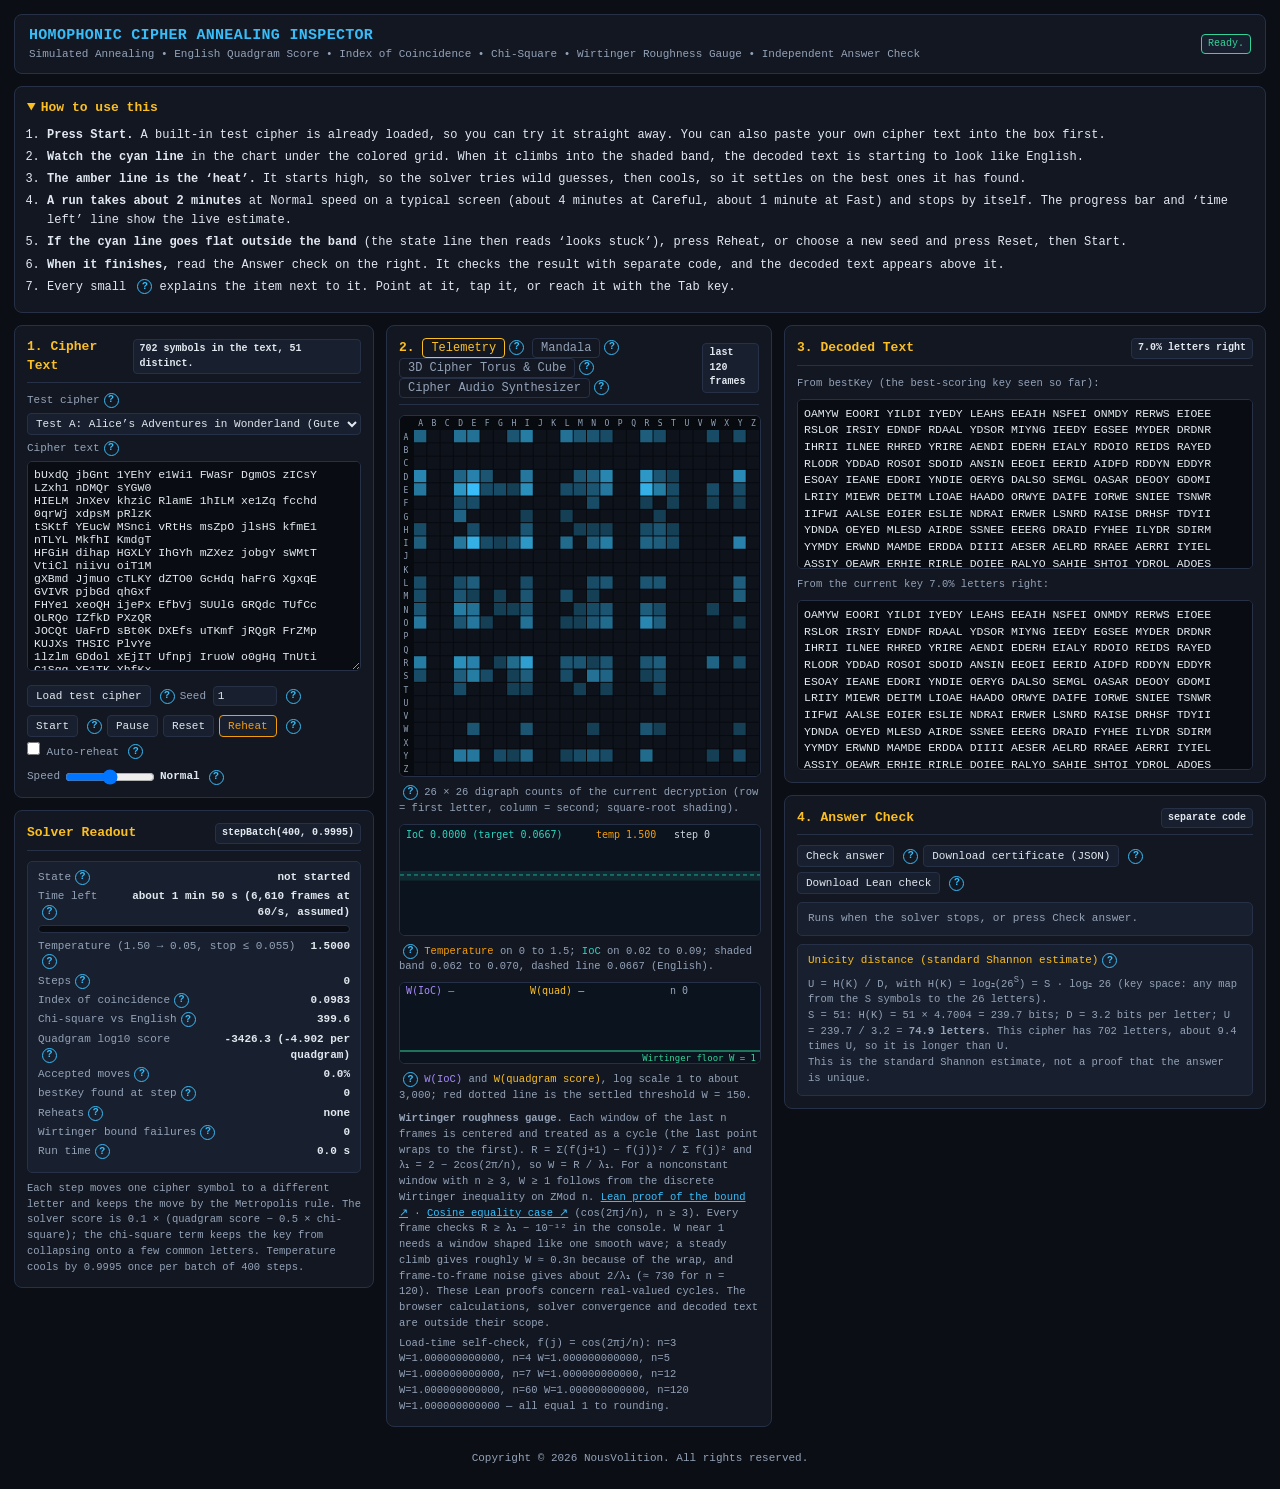
==== commit 7914e9dd: "Link Unit Distances and Cipher Inspector to Lean cycle proofs" ====
--- a/cipher-inspector.html
+++ b/cipher-inspector.html
@@ -177,11 +177,11 @@
     <div class="cap"><span class="hint" data-hint="Wirtinger W: a roughness number for the last stretch of each curve. A proven result says it can never go below 1 (one smooth wave); random jitter gives about 730 over 120 frames. Below 150 here means the curve has calmed down."></span> <span style="color:#a78bfa">W(IoC)</span> and <span style="color:#fbbf24">W(quadgram score)</span>, log scale 1 to about 3,000; red dotted line is the settled threshold W = 150.</div>
     <div class="note">
       <b>Wirtinger roughness gauge.</b> Each window of the last n frames is centered and treated as a cycle (the last point wraps to the first).
-      R = Σ(f(j+1) − f(j))² / Σ f(j)² and λ₁ = 2 − 2cos(2π/n), so W = R / λ₁. The bound W ≥ 1 is the discrete Wirtinger inequality on ZMod n,
-      proved in Lean as <code>wirtinger</code>, with <code>wirtinger_sharp</code> showing cos(2πj/n) reaches it for n ≥ 3:
-      <a href="https://github.com/NousVolition/discrete-gap-inequalities-lean" target="_blank" rel="noopener">NousVolition/discrete-gap-inequalities-lean</a> (Wirtinger.lean).
+      R = Σ(f(j+1) − f(j))² / Σ f(j)² and λ₁ = 2 − 2cos(2π/n), so W = R / λ₁. For a nonconstant window with n ≥ 3, W ≥ 1 follows from the discrete Wirtinger inequality on ZMod n.
+      <a id="cipherLeanProof" href="https://github.com/NousVolition/discrete-gap-inequalities-lean/blob/fbcad67fcec4fb48bbcb924e520d55aefc7d04c0/Wirtinger.lean#L168" target="_blank" rel="noopener" aria-label="Lean proof of the Wirtinger bound (opens in a new tab)">Lean proof of the bound ↗</a> ·
+      <a id="cipherLeanEquality" href="https://github.com/NousVolition/discrete-gap-inequalities-lean/blob/fbcad67fcec4fb48bbcb924e520d55aefc7d04c0/Wirtinger.lean#L228" target="_blank" rel="noopener" aria-label="Lean proof of the cosine equality case (opens in a new tab)">Cosine equality case ↗</a> (cos(2πj/n), n ≥ 3).
       Every frame checks R ≥ λ₁ − 10⁻¹² in the console. W near 1 needs a window shaped like one smooth wave; a steady climb gives roughly W ≈ 0.3n because of the wrap,
-      and frame-to-frame noise gives about 2/λ₁ (≈ 730 for n = 120). The inequality only bounds how rough the curve is; it does not prove that the solver converges.
+      and frame-to-frame noise gives about 2/λ₁ (≈ 730 for n = 120). These Lean proofs concern real-valued cycles. The browser calculations, solver convergence and decoded text are outside their scope.
       <div id="selftest" style="margin-top:4px"></div>
     </div>
     </div>
